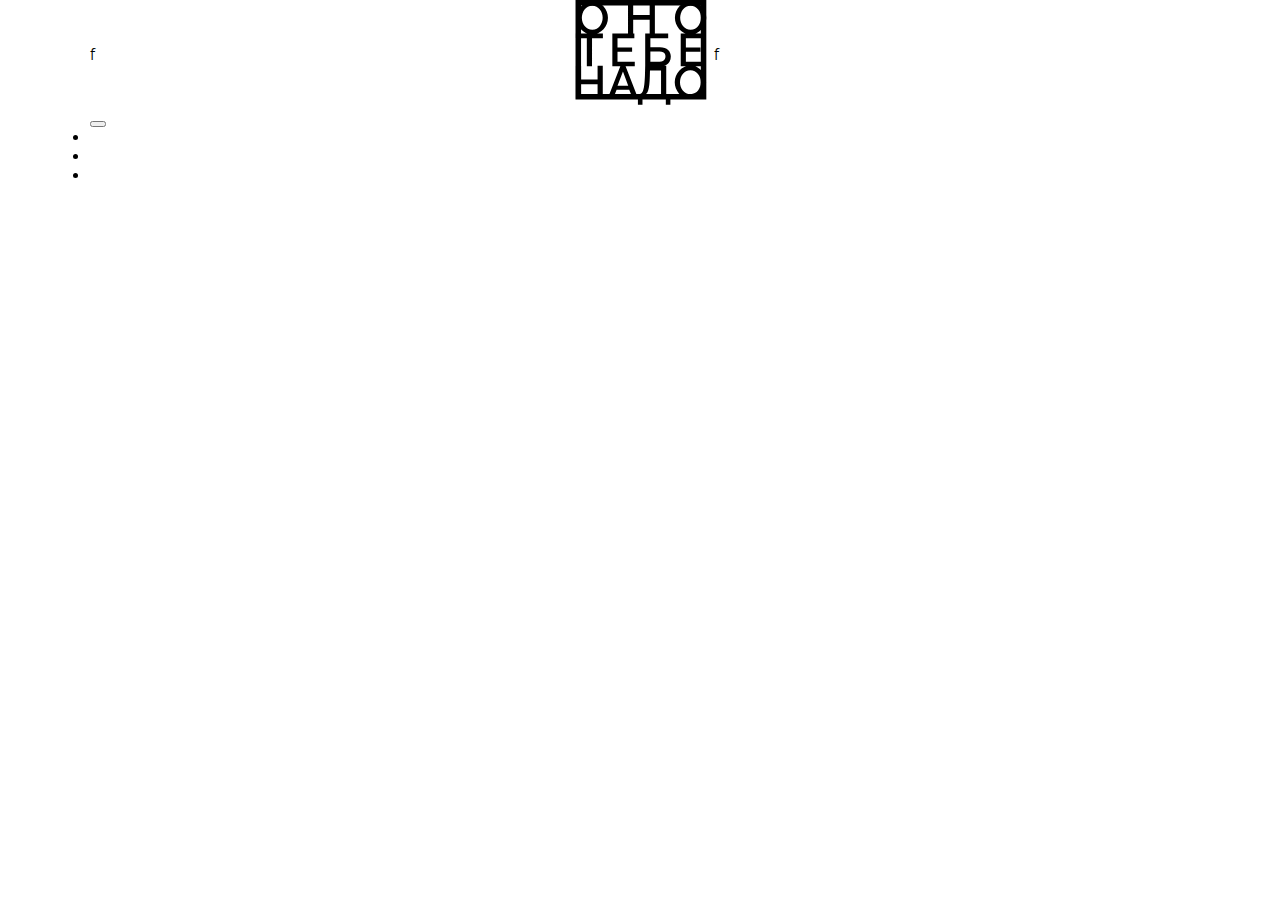
==== index.html @ 37bb8c80 "first_commit" ====
<!DOCTYPE html>
<html lang="ru">
  <head>
    <meta charset="UTF-8" />
    <meta http-equiv="X-UA-Compatible" content="IE=edge" />
    <meta name="viewport" content="width=device-width, initial-scale=1.0" />
    <title>Оно тебе надо — аукцион вещей, в которые никто не верил</title>
    <link rel="stylesheet" href="./fonts/fonts.css" />
    <link rel="stylesheet" href="./styles/global.css" />
    <link rel="stylesheet" href="./styles/style.css" />
  </head>
  <body>
    <header class="header">
      <nav>f</nav>
      <a class="logo-black">
        <img src="./images/logo-black.svg" class="logo-black-img">
      </a>
      <adress>f</adress>
    </header>
    <main>
      <section class="cover">
        <h1 class="hero"></h1>
        <div class="description">
          <p></p>
          <button></button>
        </div>
      </section>
      <section class="lots">
        <ul>
          <li>
            <a></a>
            <article></article>
          </li>
          <li>
            <a></a>
            <article></article>
          </li>
          <li>
            <a></a>
            <article></article>
          </li>
        </ul>
      </section>
      <section class="about">
        <div></div>
        <div>
          <h3></h3>
          <p></p>
        </div>
      </section>
    </main>
    <footer class="footer">
      <address></address>
      <nav></nav>
      <ul></ul>
    </footer>
  </body>
</html>
---- fonts/fonts.css ----
@font-face {
  font-family: Raleway;
  src:
    url(./Raleway-Regular.woff2) format('woff2'),
    url(./Raleway-Regular.woff) format('woff');
  font-weight: normal;
  font-display: swap;
}

@font-face {
  font-family: Raleway;
  src:
    url(./Raleway-Bold.woff2) format('woff2'),
    url(./Raleway-Bold.woff) format('woff');
  font-weight: bold;
  font-display: swap;
}
---- styles/global.css ----
*,
*::before,
*::after {
  box-sizing: border-box;
}

body {
  width: 1100px;
  margin: 0 auto;
  font-family: Raleway, sans-serif;
}

h1,
h2,
h3,
h4,
h5,
h6,
p,
ul,
ol,
li,
blockquote {
  margin: 0;
  padding: 0;
}

a {
  color: inherit;
}

img {
  width: 100%;
}

button {
  font: inherit;
}
---- styles/style.css ----
.header {
  display: grid;
  grid-template-columns: 1fr min-content 1fr;
  align-items: center;
}
.logo-black{
    display: block;
}
.logo-black-img{
    width: 148px;
    height: 105px;
}
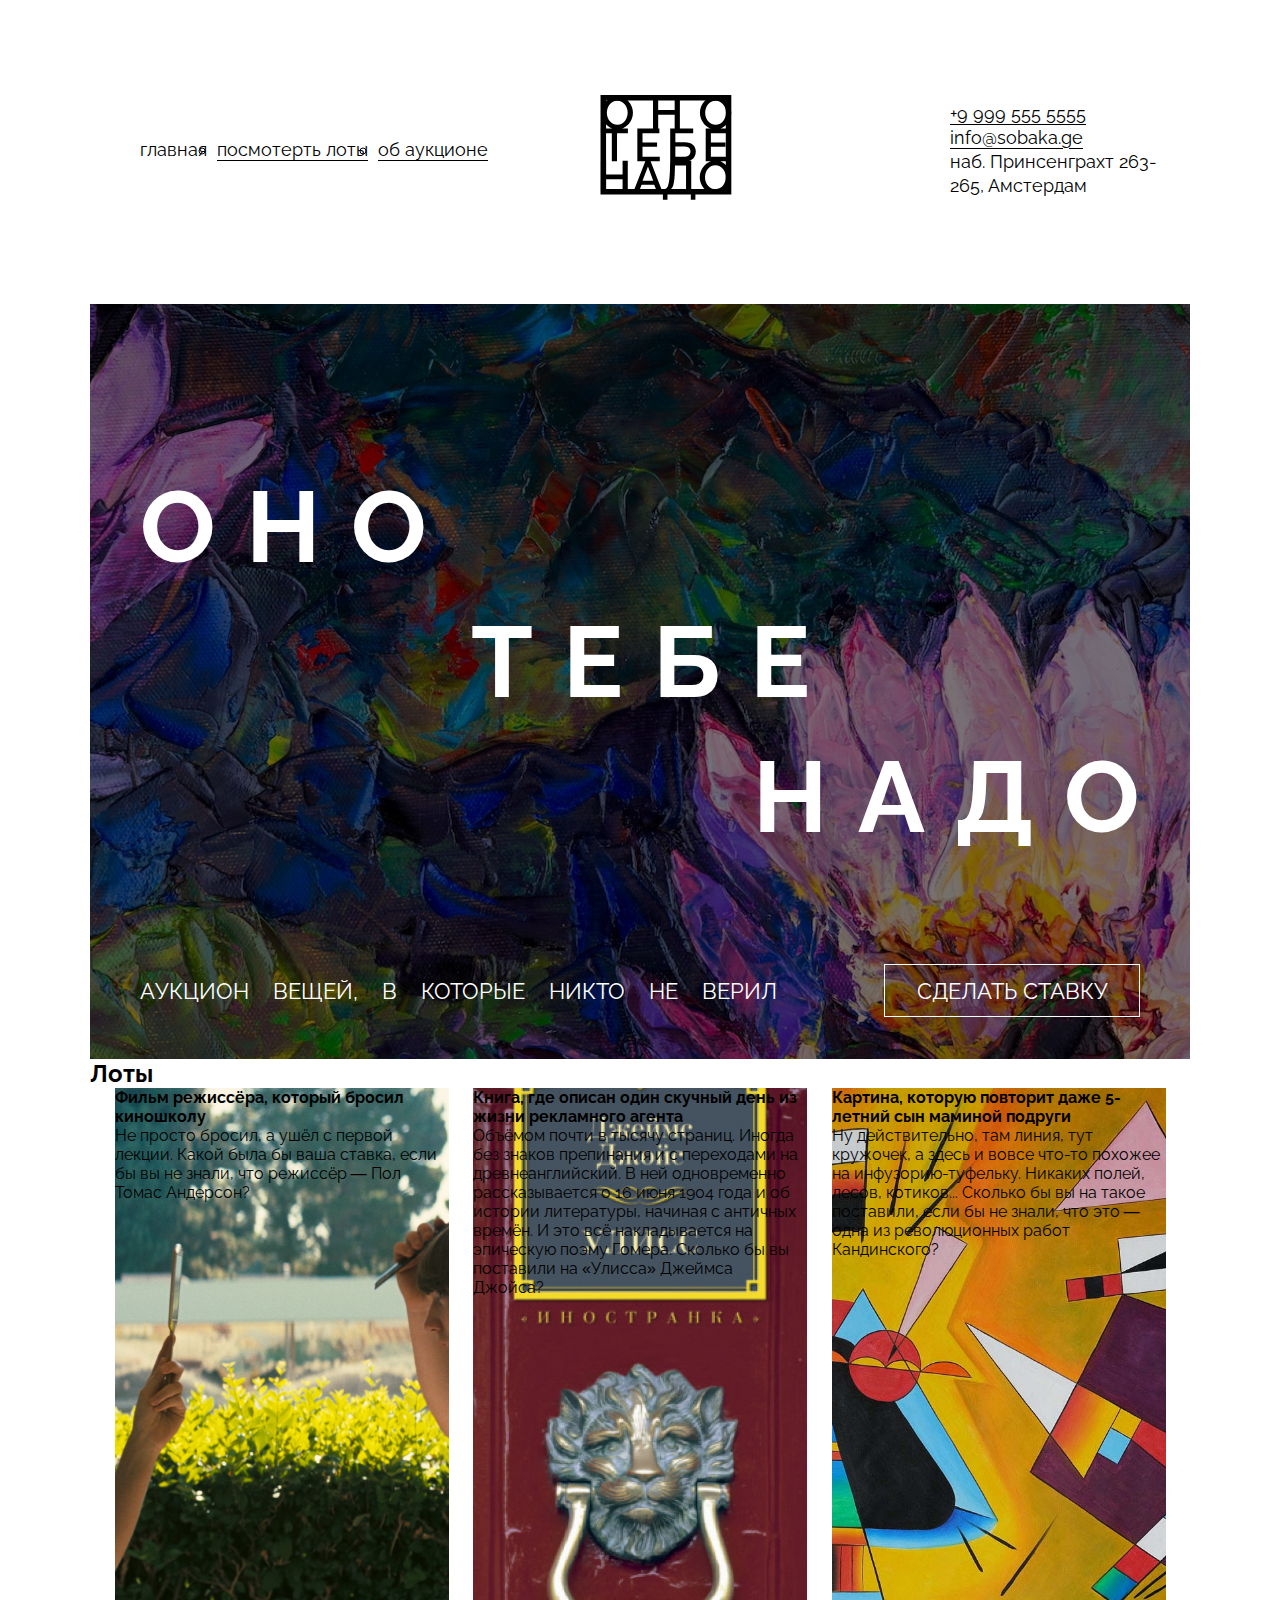
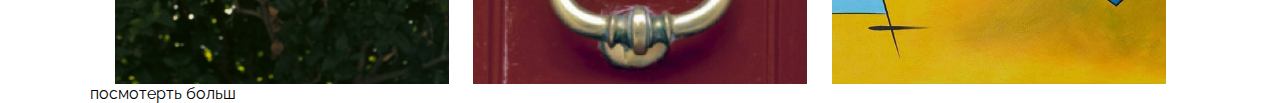
==== commit 6e5e9a85: "chek" ====
--- a/index.html
+++ b/index.html
@@ -11,35 +11,75 @@
   </head>
   <body>
     <header class="header">
-      <nav>f</nav>
-      <a class="logo-black">
-        <img src="./images/logo-black.svg" class="logo-black-img">
+      <nav class="header__menu">
+        <li class="header__links-list-item_no-bullit">
+          <a class="header__link">главная</a>
+        </li>
+        <li>
+          <a class="header__link_active underline-position">посмотерть лоты</a>
+        </li>
+        <li>
+          <a class="header__link_active underline-position">об аукционе</a>
+        </li>
+      </nav>
+      <a class="header__logo">
+        <img src="./images/logo-black.svg" class="header__logo-image" />
       </a>
-      <adress>f</adress>
+      <adress class="adress header__address">
+        <a href="tel:+99995555555" class="underline-position"
+          >+9 999 555 5555</a
+        >
+        <a href="mailto:info@sobaka.ge" class="underline-position"
+          >info@sobaka.ge</a
+        >
+        <br />наб. Принсенграхт 263-<br />
+        265, Амстердам
+      </adress>
     </header>
     <main>
       <section class="cover">
-        <h1 class="hero"></h1>
-        <div class="description">
-          <p></p>
-          <button></button>
+        <div class="overlay"></div>
+        <h1 class="cover__title">
+          <span class="aligned-text">оно</span>
+          <span class="aligned-text_center">тебе</span>
+          <span class="aligned-text_right">надо</span>
+        </h1>
+        <div class="cover__description">
+          <p class="cover__description-text">
+            Аукцион вещей, в которые никто не верил
+          </p>
+          <button class="bet-button">Сделать ставку</button>
         </div>
       </section>
       <section class="lots">
-        <ul>
-          <li>
-            <a></a>
-            <article></article>
+        <h2 class="lots__heading">Лоты</h2>
+        <ul class="lots__card-list">
+          <li class="lots__card-list-item">
+            <a class="card-link">
+              <article class="card card_type_film">
+                <h4>Фильм режиссёра, который бросил киношколу</h4>
+                <p>Не просто бросил, а ушёл с первой лекции. Какой была бы ваша ставка, если бы вы не знали, что режиссёр — Пол Томас Андерсон?</p>
+              </article>
+            </a>
           </li>
-          <li>
-            <a></a>
-            <article></article>
+          <li class="lots__card-list-item">
+            <a class="card-link">
+              <article class="card card_type_book">
+                <h4>Книга, где описан один скучный день из жизни рекламного агента</h4>
+                <p>Объёмом почти в тысячу страниц. Иногда без знаков препинания и с переходами на древнеанглийский. В ней одновременно рассказывается о 16 июня 1904 года и об истории литературы, начиная с античных времён. И это всё накладывается на эпическую поэму Гомера. Сколько бы вы поставили на «Улисса» Джеймса Джойса?</p>
+              </article>
+            </a>
           </li>
-          <li>
-            <a></a>
-            <article></article>
+          <li class="lots__card-list-item">
+            <a class="card-link">
+              <article class="card card_type_picture">
+                <h4>Картина, которую повторит даже 5-летний сын маминой подруги</h4>
+                <p>Ну действительно, там линия, тут кружочек, а здесь и вовсе что-то похожее на инфузорию-туфельку. Никаких полей, лесов, котиков... Сколько бы вы на такое поставили, если бы не знали, что это — одна из революционных работ Кандинского?</p>
+              </article>
+            </a>
           </li>
         </ul>
+        <a class="lots__look-more-link">посмотерть больш</a>
       </section>
       <section class="about">
         <div></div>
--- a/styles/style.css
+++ b/styles/style.css
@@ -2,12 +2,133 @@
   display: grid;
   grid-template-columns: 1fr min-content 1fr;
   align-items: center;
+  font-weight: 400;
+  font-size: 18px;
+  padding-top: 95px;
+  padding-left: 50px;
+  padding-bottom: 100px;
 }
-.logo-black{
-    display: block;
+.header__menu {
+  display: flex;
+  list-style: circle;
+  gap: 10px;
+  font-weight: 400;
+  font-size: 18px;
 }
-.logo-black-img{
-    width: 148px;
-    height: 105px;
+.header__links-list-item_no-bullit {
+  list-style: none;
 }
-
+.header__link_active {
+  text-decoration: underline;
+}
+.header__logo {
+  display: block;
+}
+.header__logo-image {
+  width: 148px;
+  height: 105px;
+}
+.adress {
+  font-weight: 400;
+  font-size: 18px;
+  line-height: 24px;
+}
+.header__address {
+  max-width: 240px;
+  justify-self: end;
+}
+.underline-position {
+  text-underline-position: under;
+}
+.cover {
+  background-image: url("../images/cover.jpg");
+  position: relative;
+  background-repeat: no-repeat;
+  background-size:cover;
+  background-position: center;
+}
+.overlay {
+  position: absolute;
+  background-color: rgb(0 0 0 / 0.5);
+  inset: 0;
+  z-index: 0;
+}
+.cover__title{
+  font-weight: 700;
+  position: relative;
+  color: #ffffff;
+  font-size: 100px;
+  line-height: 135px;
+  letter-spacing: 30px;
+  text-transform: uppercase;
+  z-index: 1;
+  padding-top: 155px;
+}
+.aligned-text {
+  padding-left: 50px;
+}
+.aligned-text_center {
+  padding-left: 380.5px;
+}
+.aligned-text_right {
+  padding-left: 663px;
+}
+.cover__description{
+  display: flex;
+  z-index: 1;
+  padding-left: 50px;
+  padding-top: 100px;
+  padding-bottom: 42px;
+  align-items: center;
+  gap: 107px;
+}
+.cover__description-text {
+  font-weight: 400;
+  font-size: 22px;
+  line-height: 28px;
+  text-transform: uppercase;
+  color:#ffffff;
+  z-index: 1;
+  word-spacing: 18px;
+}
+.bet-button{
+font-weight: 500;
+font-size: 22px;
+line-height: 28px;
+text-align: center;
+text-transform: uppercase;
+background-color: transparent;
+color: #ffffff;
+z-index: 1;
+padding: 11.5px 31.5px;
+border-color: #ffffff;
+border-style: solid;
+border-width: 1px;
+}
+.lots__card-list{
+  display:flex;
+  list-style: none;
+  justify-content: space-evenly;
+}
+.lots__card-list-item{
+  width: 334px;
+  min-height: 596px;
+}
+.card-link, .card{
+height: 100%;
+}
+.card_type_film{
+  background-image: url(../images/card-lot-01.jpg);
+  background-size: cover;
+  background-position: center;
+}
+.card_type_book{
+  background-image: url(../images/card-lot-02.jpg);
+  background-size: cover;
+  background-position: center;
+}
+.card_type_picture{
+  background-image: url(../images/card-lot-03.jpg);
+  background-size: cover;
+  background-position: center;
+}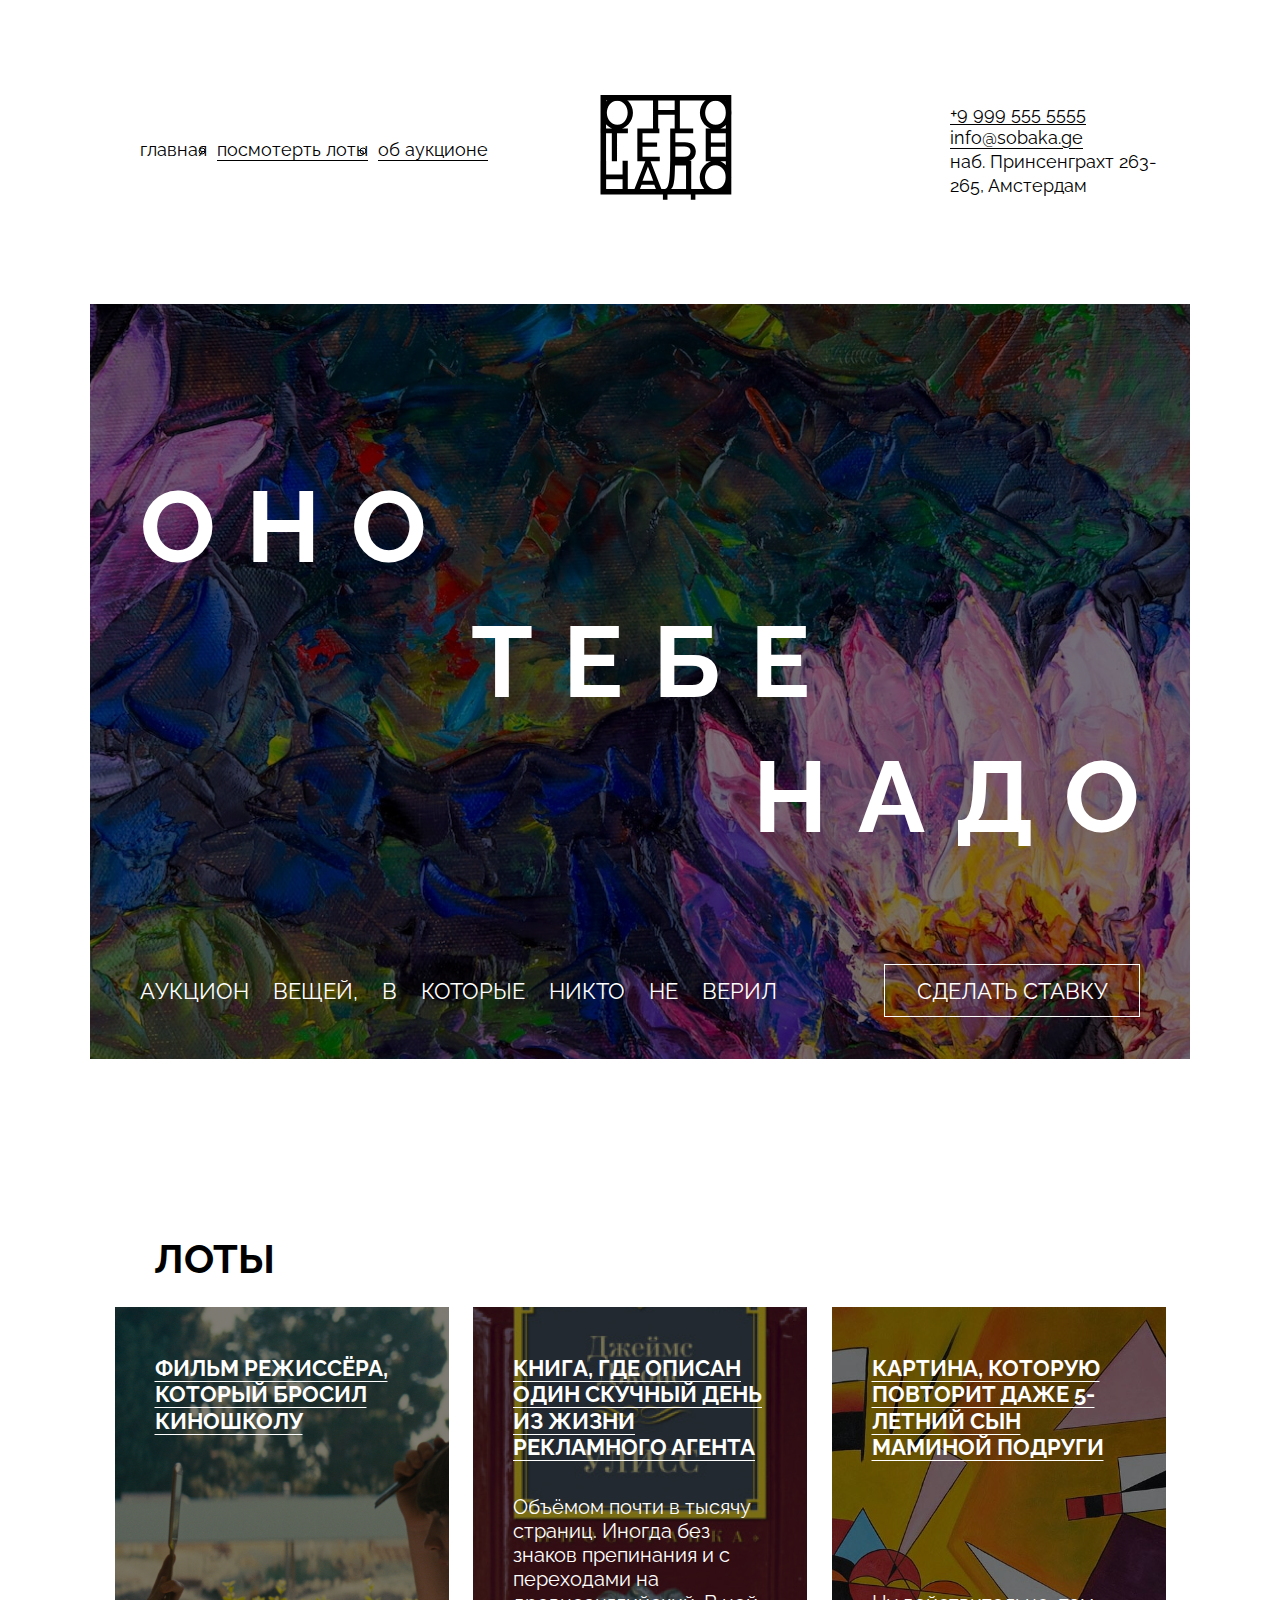
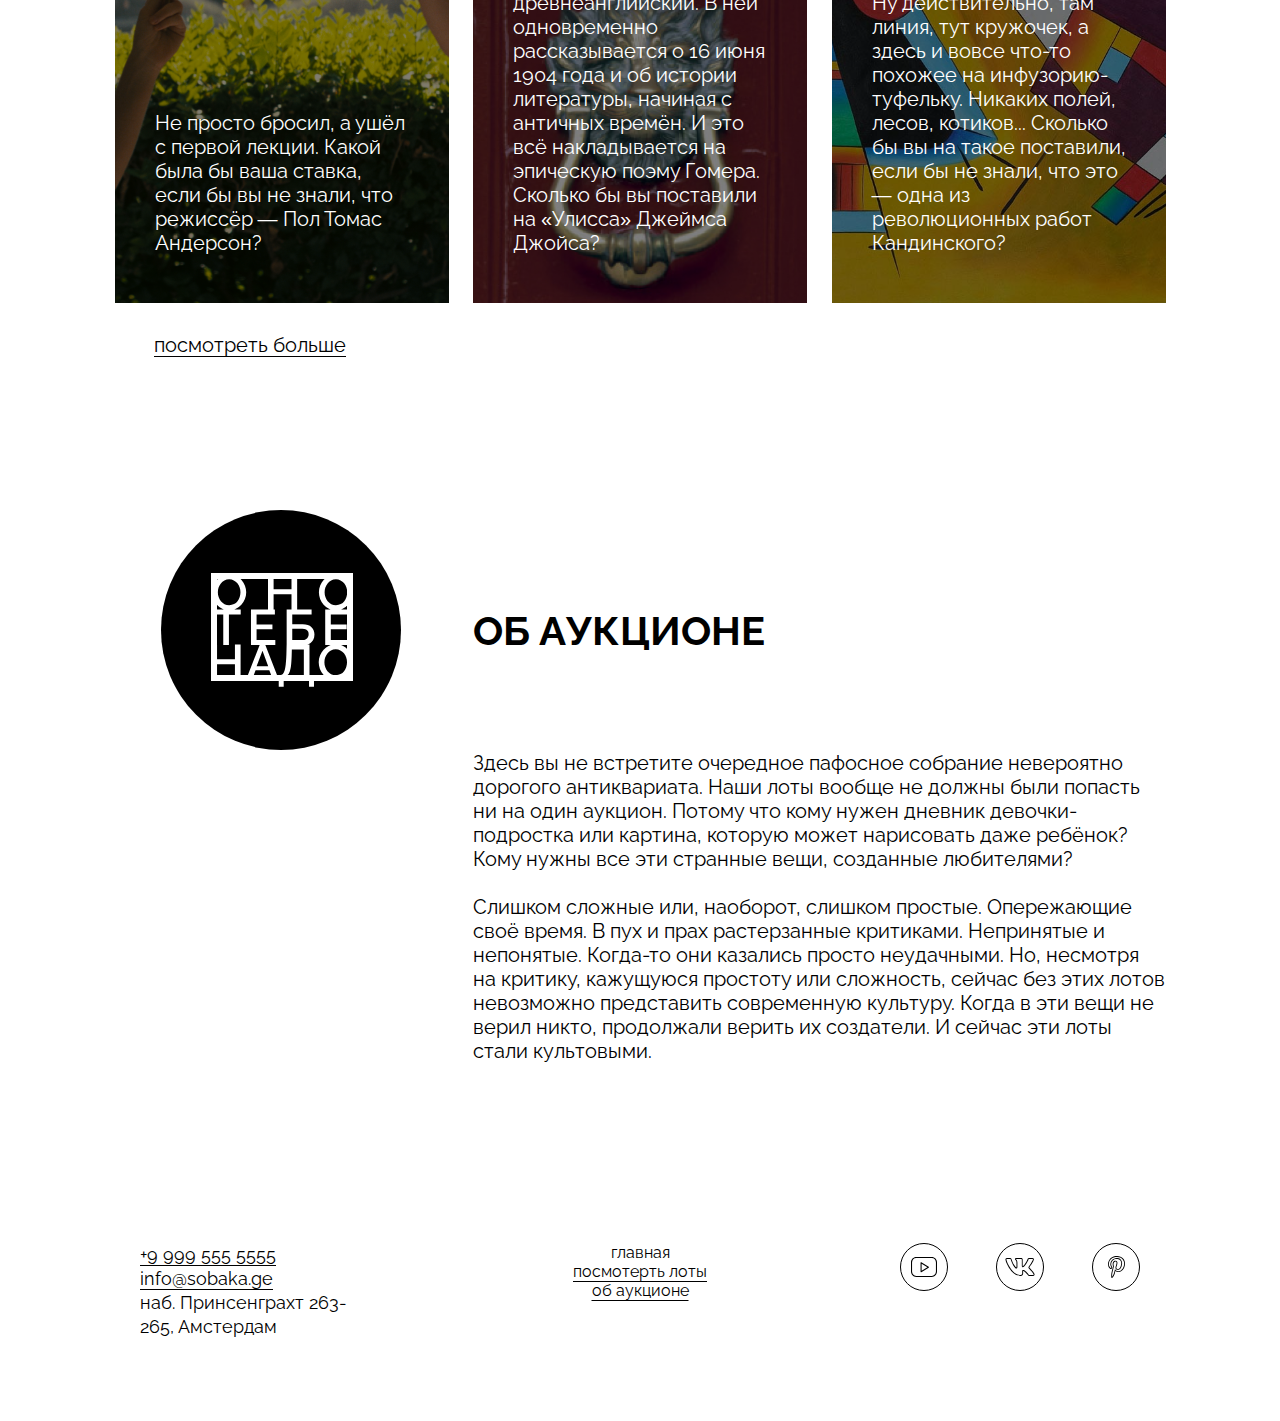
==== commit 0ea43fd2: "final" ====
--- a/index.html
+++ b/index.html
@@ -13,13 +13,17 @@
     <header class="header">
       <nav class="header__menu">
         <li class="header__links-list-item_no-bullit">
-          <a class="header__link">главная</a>
+          <a class="header__link" href="#0">главная</a>
         </li>
         <li>
-          <a class="header__link_active underline-position">посмотерть лоты</a>
+          <a class="header__link_active underline-position" href="#0"
+            >посмотерть лоты</a
+          >
         </li>
         <li>
-          <a class="header__link_active underline-position">об аукционе</a>
+          <a class="header__link_active underline-position" href="#0"
+            >об аукционе</a
+          >
         </li>
       </nav>
       <a class="header__logo">
@@ -55,44 +59,131 @@
         <h2 class="lots__heading">Лоты</h2>
         <ul class="lots__card-list">
           <li class="lots__card-list-item">
-            <a class="card-link">
+            <a class="card-link" href="#0">
               <article class="card card_type_film">
-                <h4>Фильм режиссёра, который бросил киношколу</h4>
-                <p>Не просто бросил, а ушёл с первой лекции. Какой была бы ваша ставка, если бы вы не знали, что режиссёр — Пол Томас Андерсон?</p>
+                <div class="overlay"></div>
+                <h4 class="card__title">
+                  Фильм режиссёра, который бросил киношколу
+                </h4>
+                <p class="card__text">
+                  Не просто бросил, а ушёл с первой лекции. Какой была бы ваша
+                  ставка, если бы вы не знали, что режиссёр — Пол Томас
+                  Андерсон?
+                </p>
               </article>
             </a>
           </li>
           <li class="lots__card-list-item">
-            <a class="card-link">
+            <a class="card-link" href="#0">
               <article class="card card_type_book">
-                <h4>Книга, где описан один скучный день из жизни рекламного агента</h4>
-                <p>Объёмом почти в тысячу страниц. Иногда без знаков препинания и с переходами на древнеанглийский. В ней одновременно рассказывается о 16 июня 1904 года и об истории литературы, начиная с античных времён. И это всё накладывается на эпическую поэму Гомера. Сколько бы вы поставили на «Улисса» Джеймса Джойса?</p>
+                <div class="overlay"></div>
+                <h4 class="card__title">
+                  Книга, где описан один скучный день из жизни рекламного агента
+                </h4>
+                <p class="card__text">
+                  Объёмом почти в тысячу страниц. Иногда без знаков препинания и
+                  с переходами на древнеанглийский. В ней одновременно
+                  рассказывается о 16 июня 1904 года и об истории литературы,
+                  начиная с античных времён. И это всё накладывается на
+                  эпическую поэму Гомера. Сколько бы вы поставили на «Улисса»
+                  Джеймса Джойса?
+                </p>
               </article>
             </a>
           </li>
           <li class="lots__card-list-item">
-            <a class="card-link">
+            <a class="card-link" href="#0">
               <article class="card card_type_picture">
-                <h4>Картина, которую повторит даже 5-летний сын маминой подруги</h4>
-                <p>Ну действительно, там линия, тут кружочек, а здесь и вовсе что-то похожее на инфузорию-туфельку. Никаких полей, лесов, котиков... Сколько бы вы на такое поставили, если бы не знали, что это — одна из революционных работ Кандинского?</p>
+                <div class="overlay"></div>
+                <h4 class="card__title">
+                  Картина, которую повторит даже 5-летний сын маминой подруги
+                </h4>
+                <p class="card__text">
+                  Ну действительно, там линия, тут кружочек, а здесь и вовсе
+                  что-то похожее на инфузорию-туфельку. Никаких полей, лесов,
+                  котиков... Сколько бы вы на такое поставили, если бы не знали,
+                  что это — одна из революционных работ Кандинского?
+                </p>
               </article>
             </a>
           </li>
         </ul>
-        <a class="lots__look-more-link">посмотерть больш</a>
+        <a class="lots__look-more-link" href="#0">посмотреть больше</a>
       </section>
       <section class="about">
-        <div></div>
-        <div>
-          <h3></h3>
-          <p></p>
+        <div class="about__column">
+          <div class="about__logo">
+            <img class="about__logo-image" src="./images/logo-white.svg" />
+          </div>
+        </div>
+        <div class="about__column">
+          <h3 class="about__title">Об аукционе</h3>
+          <div class="about__text">
+            <p class="about__first-paragraph">
+              Здесь вы не встретите очередное пафосное собрание невероятно<br />
+              дорогого антиквариата. Наши лоты вообще не должны были попасть<br />
+              ни на один аукцион. Потому что кому нужен дневник девочки-<br />подростка
+              или картина, которую может нарисовать даже ребёнок?<br />
+              Кому нужны все эти странные вещи, созданные любителями?
+            </p>
+            <p>
+              Слишком сложные или, наоборот, слишком простые. Опережающие<br />
+              своё время. В пух и прах растерзанные критиками. Непринятые и<br />
+              непонятые. Когда-то они казались просто неудачными. Но,
+              несмотря<br />
+              на критику, кажущуюся простоту или сложность, сейчас без этих
+              лотов<br />невозможно представить современную культуру. Когда в
+              эти вещи не <br />верил никто, продолжали верить их создатели. И
+              сейчас эти лоты <br />стали культовыми.
+            </p>
+          </div>
         </div>
       </section>
     </main>
     <footer class="footer">
-      <address></address>
-      <nav></nav>
-      <ul></ul>
+      <adress class="adress footer__address">
+        <a href="tel:+99995555555" class="underline-position"
+          >+9 999 555 5555</a
+        >
+        <a href="mailto:info@sobaka.ge" class="underline-position"
+          >info@sobaka.ge</a
+        >
+        <br />наб. Принсенграхт 263-265, Амстердам
+      </adress>
+      <nav class="footer__menu">
+        <li class="footer__menu-list-item">
+          <a class="footer__menu-link" href="#0">главная</a>
+        </li>
+        <li class="footer__menu-list-item">
+          <a class="footer__menu-link_active underline-position" href="#0"
+            >посмотерть лоты
+          </a>
+        </li>
+        <li class="footer__menu-list-item">
+          <a class="footer__menu-link_active underline-position" href="#0"
+            >об аукционе
+          </a>
+        </li>
+      </nav>
+      <ul class="footer__social-list">
+        <li class="footer__social-list-item">
+          <a class="footer__social-link yt" href="#0">
+            <div class="footer__social-icon"><img src="./images/yt.svg" /></div>
+          </a>
+        </li>
+        <li class="footer__social-list-item">
+          <a class="footer__social-link vk" href="#0">
+            <div class="footer__social-icon"><img src="images/vk.svg" /></div
+          ></a>
+        </li>
+        <li class="footer__social-list-item">
+          <a class="footer__social-link pin" href="#0">
+            <div class="footer__social-icon">
+              <img src="./images/pinterest.svg" />
+            </div>
+          </a>
+        </li>
+      </ul>
     </footer>
   </body>
 </html>
--- a/styles/style.css
+++ b/styles/style.css
@@ -44,7 +44,7 @@
   background-image: url("../images/cover.jpg");
   position: relative;
   background-repeat: no-repeat;
-  background-size:cover;
+  background-size: cover;
   background-position: center;
 }
 .overlay {
@@ -53,7 +53,7 @@
   inset: 0;
   z-index: 0;
 }
-.cover__title{
+.cover__title {
   font-weight: 700;
   position: relative;
   color: #ffffff;
@@ -73,7 +73,7 @@
 .aligned-text_right {
   padding-left: 663px;
 }
-.cover__description{
+.cover__description {
   display: flex;
   z-index: 1;
   padding-left: 50px;
@@ -87,48 +87,179 @@
   font-size: 22px;
   line-height: 28px;
   text-transform: uppercase;
-  color:#ffffff;
+  color: #ffffff;
   z-index: 1;
   word-spacing: 18px;
 }
-.bet-button{
-font-weight: 500;
-font-size: 22px;
-line-height: 28px;
-text-align: center;
-text-transform: uppercase;
-background-color: transparent;
-color: #ffffff;
-z-index: 1;
-padding: 11.5px 31.5px;
-border-color: #ffffff;
-border-style: solid;
-border-width: 1px;
-}
-.lots__card-list{
-  display:flex;
+.bet-button {
+  font-weight: 500;
+  font-size: 22px;
+  line-height: 28px;
+  text-align: center;
+  text-transform: uppercase;
+  background-color: transparent;
+  color: #ffffff;
+  z-index: 1;
+  padding: 11.5px 31.5px;
+  border-color: #ffffff;
+  border-style: solid;
+  border-width: 1px;
+}
+.lots {
+  padding-top: 180px;
+}
+.lots__heading {
+  font-weight: 700;
+  font-size: 40px;
+  line-height: 100%;
+  text-transform: uppercase;
+  padding-left: 64px;
+  padding-bottom: 3px;
+}
+.lots__card-list {
+  display: flex;
   list-style: none;
   justify-content: space-evenly;
-}
-.lots__card-list-item{
+  flex-wrap: wrap;
+}
+.lots__card-list-item {
   width: 334px;
   min-height: 596px;
-}
-.card-link, .card{
-height: 100%;
-}
-.card_type_film{
+  margin-top: 25px;
+}
+.card-link,
+.card {
+  height: 100%;
+}
+.card-link,
+.header__link {
+  text-decoration: none;
+}
+.card {
+  display: flex;
+  flex-direction: column;
+  justify-content: space-between;
+  padding: 48px 40px;
+  position: relative;
+}
+.card_type_film {
   background-image: url(../images/card-lot-01.jpg);
   background-size: cover;
   background-position: center;
 }
-.card_type_book{
+.card_type_book {
   background-image: url(../images/card-lot-02.jpg);
   background-size: cover;
   background-position: center;
 }
-.card_type_picture{
+.card_type_picture {
   background-image: url(../images/card-lot-03.jpg);
   background-size: cover;
   background-position: center;
-}+}
+.card__title,
+.card__text {
+  z-index: 1;
+}
+.card__title {
+  font-weight: 700;
+  font-size: 22px;
+  line-height: 120%;
+  text-transform: uppercase;
+  text-decoration: underline;
+  text-decoration-style: solid;
+  color: #ffffff;
+  text-underline-position: under;
+  text-decoration-thickness: 1px;
+}
+.card__text {
+  font-weight: 400;
+  font-size: 20px;
+  line-height: 120%;
+  letter-spacing: 0%;
+  color: #ffffff;
+}
+.lots__look-more-link {
+  font-family: Raleway;
+  font-weight: 400;
+  font-size: 20px;
+  line-height: 100%;
+  letter-spacing: 0%;
+  display: block;
+  padding-top: 32px;
+  padding-left: 64px;
+  padding-bottom: 120px;
+  text-decoration-thickness: 1px;
+  text-underline-position: under;
+}
+.about {
+  display: grid;
+  grid-template-columns: 334px 1fr;
+  padding-left: 24px;
+  column-gap: 25px;
+}
+.about__logo {
+  background-color: black;
+  height: 240px;
+  width: 240px;
+  border-radius: 120px;
+  display: flex;
+  justify-content: center;
+  align-items: center;
+  justify-self: center;
+  margin-top: 35px;
+}
+.about__logo-image {
+  width: 148px;
+  height: 114px;
+}
+.about__title {
+  font-weight: 700;
+  font-size: 40px;
+  line-height: 100%;
+  letter-spacing: 0%;
+  text-transform: uppercase;
+  margin-top: 136px;
+  padding-bottom: 100px;
+}
+.about__text {
+  font-weight: 400;
+  font-size: 20px;
+  line-height: 24px;
+  letter-spacing: 0%;
+}
+.about__first-paragraph {
+  padding-bottom: 24px;
+}
+.footer {
+  display: grid;
+  grid-template-columns: auto auto auto;
+  justify-content: space-between;
+  margin-top: 180px;
+  margin-right: 50px;
+  margin-left: 50px;
+  margin-bottom: 82px;
+}
+.footer__address {
+  max-width: 240px;
+  justify-self: start;
+}
+.footer__menu-list-item {
+  list-style: none;
+  justify-self: center;
+  text-underline-position: auto;
+}
+.footer__menu-link {
+  text-decoration: none;
+}
+.footer__social-list-item {
+  list-style: none;
+}
+.footer__social-list {
+  display: flex;
+  gap: 48px;
+}
+.footer__social-icon {
+  width: 48px;
+  height: 48px;
+}
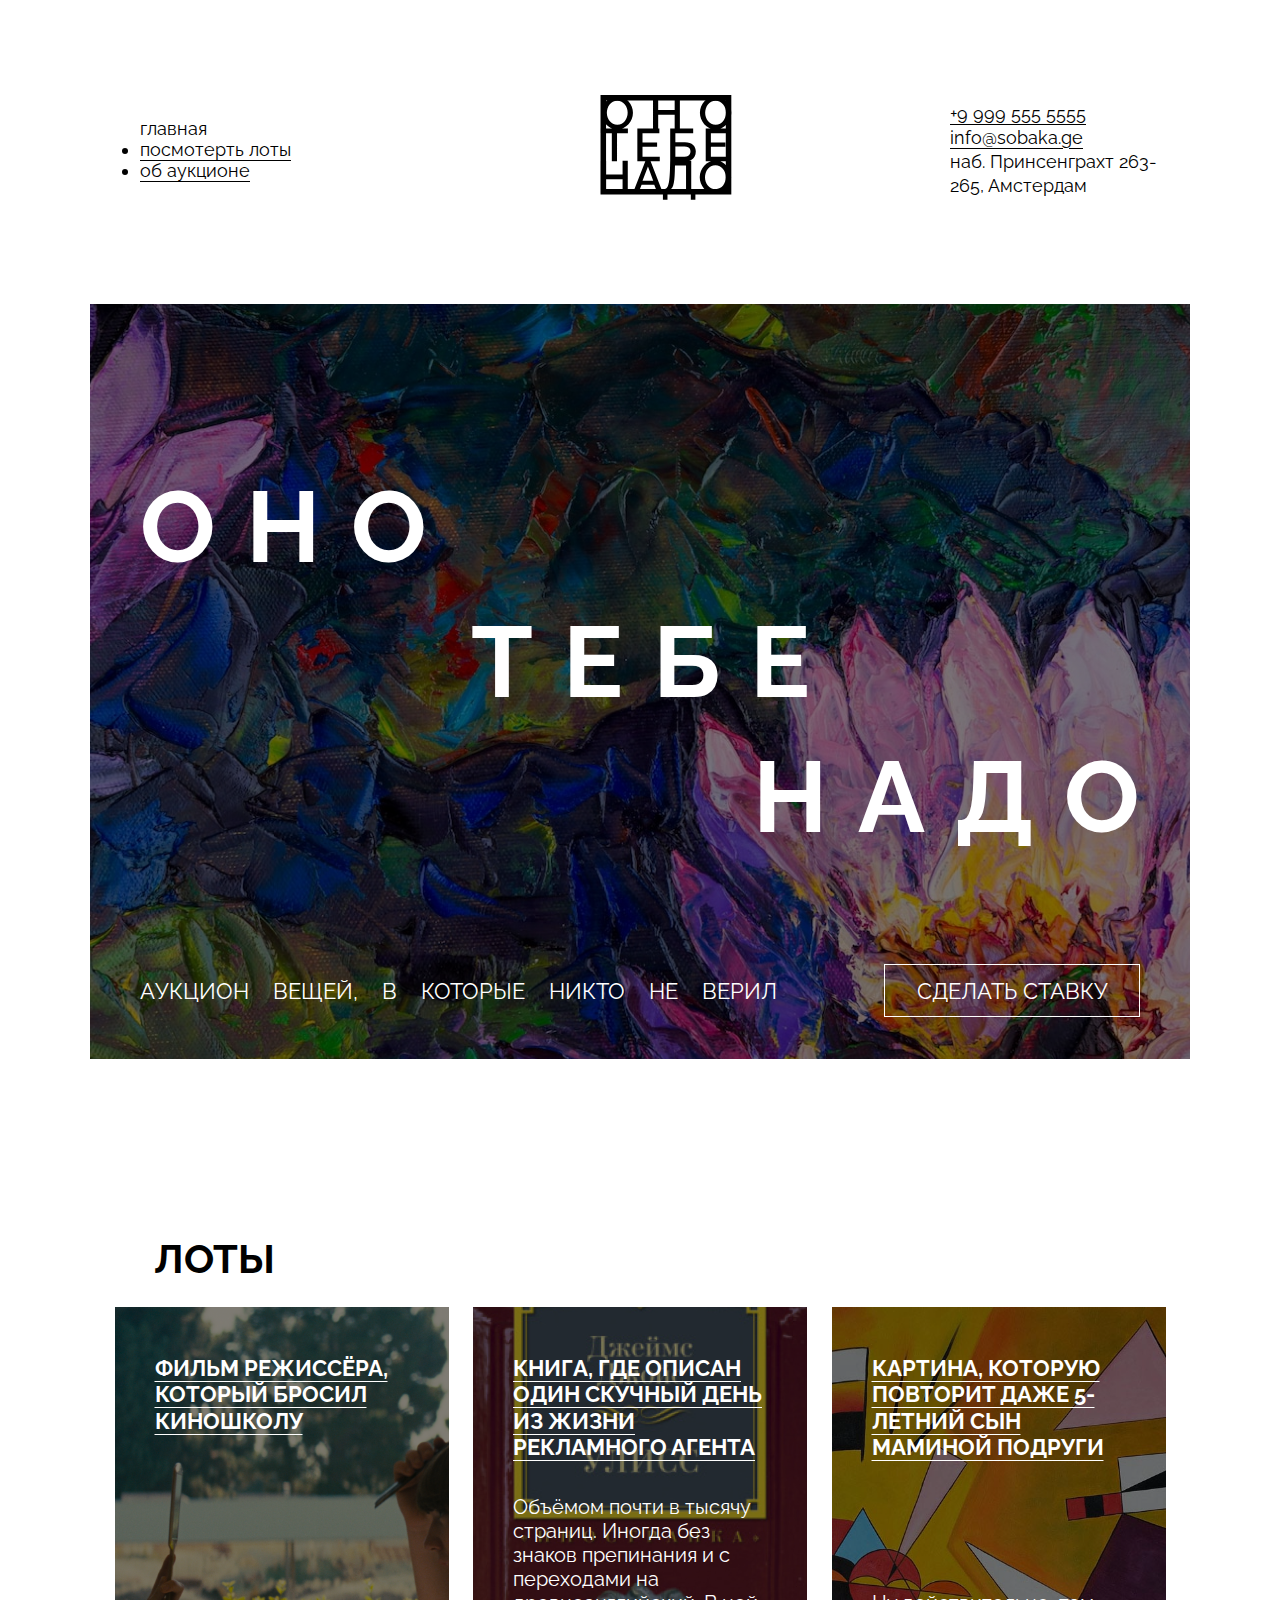
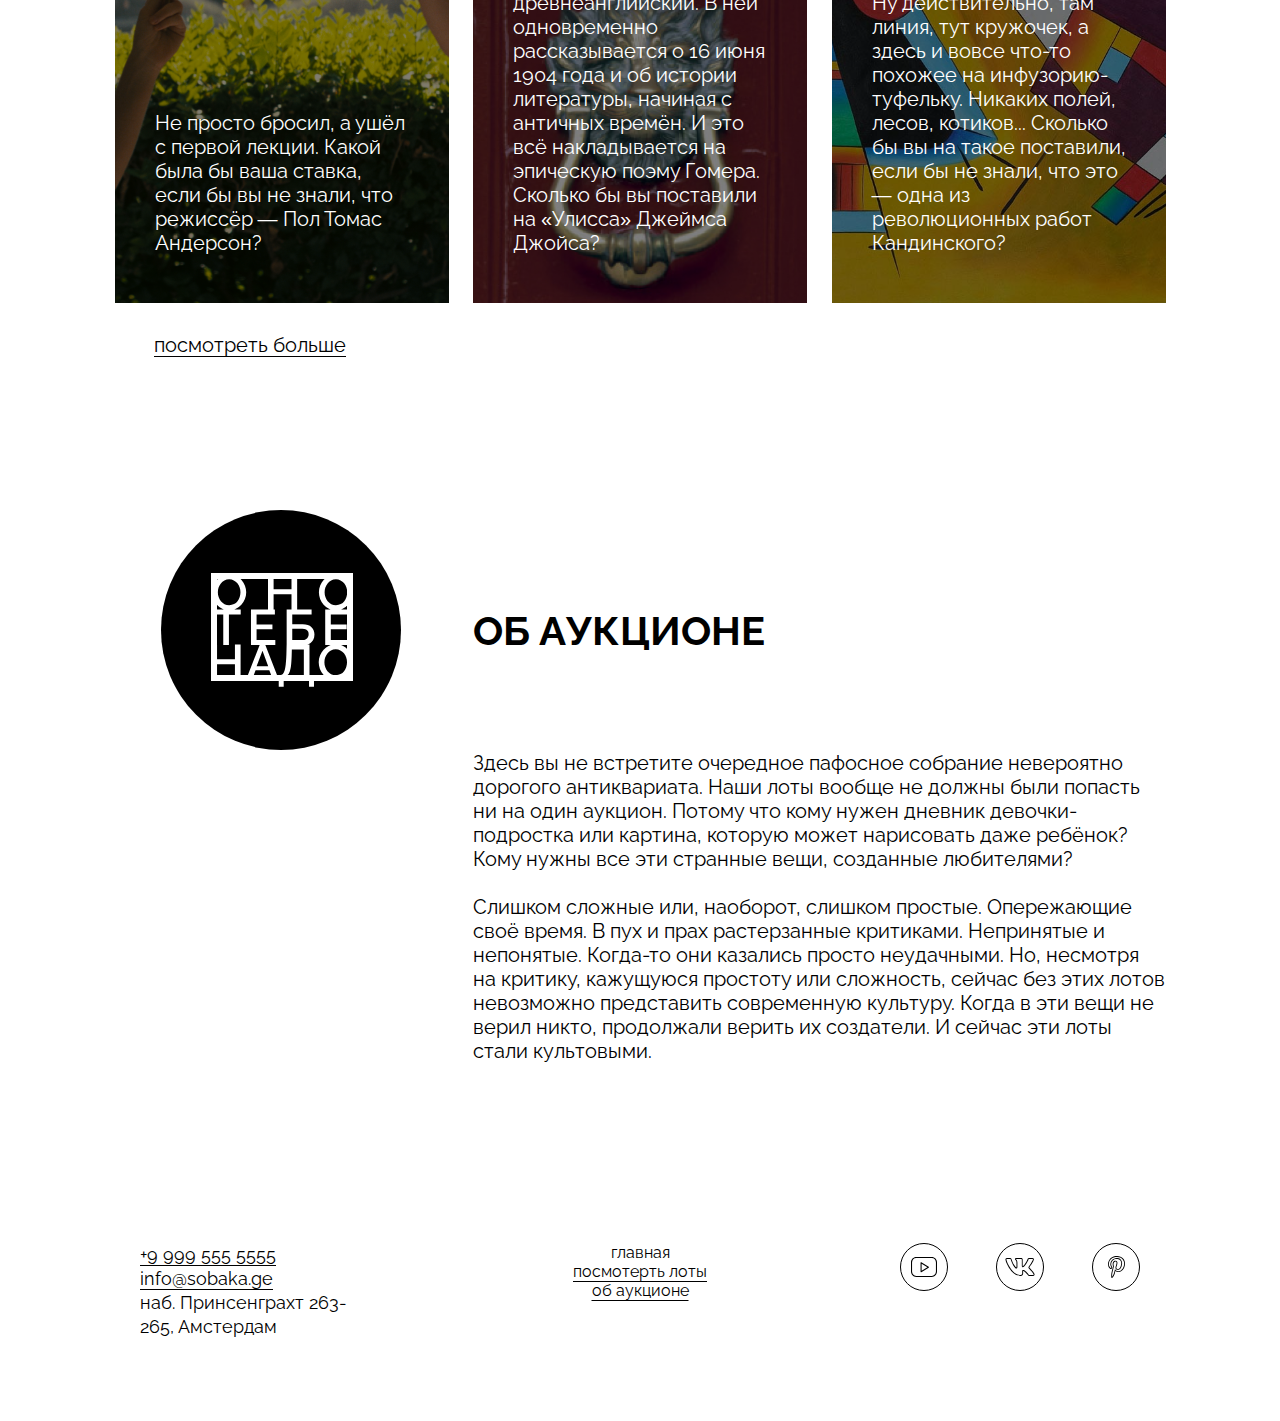
==== commit 698c75eb: "final" ====
--- a/index.html
+++ b/index.html
@@ -12,22 +12,28 @@
   <body>
     <header class="header">
       <nav class="header__menu">
-        <li class="header__links-list-item_no-bullit">
-          <a class="header__link" href="#0">главная</a>
-        </li>
-        <li>
-          <a class="header__link_active underline-position" href="#0"
-            >посмотерть лоты</a
-          >
-        </li>
-        <li>
-          <a class="header__link_active underline-position" href="#0"
-            >об аукционе</a
-          >
-        </li>
+        <ul>
+          <li class="header__links-list-item_no-bullit">
+            <a class="header__link" href="#0">главная</a>
+          </li>
+          <li>
+            <a class="header__link_active underline-position" href="#0"
+              >посмотерть лоты</a
+            >
+          </li>
+          <li>
+            <a class="header__link_active underline-position" href="#0"
+              >об аукционе</a
+            >
+          </li>
+        </ul>
       </nav>
       <a class="header__logo">
-        <img src="./images/logo-black.svg" class="header__logo-image" />
+        <img
+          src="./images/logo-black.svg"
+          class="header__logo-image"
+          alt="logo-image"
+        />
       </a>
       <adress class="adress header__address">
         <a href="tel:+99995555555" class="underline-position"
@@ -113,7 +119,11 @@
       <section class="about">
         <div class="about__column">
           <div class="about__logo">
-            <img class="about__logo-image" src="./images/logo-white.svg" />
+            <img
+              class="about__logo-image"
+              src="./images/logo-white.svg"
+              alt="logo-image"
+            />
           </div>
         </div>
         <div class="about__column">
@@ -151,35 +161,40 @@
         <br />наб. Принсенграхт 263-265, Амстердам
       </adress>
       <nav class="footer__menu">
-        <li class="footer__menu-list-item">
-          <a class="footer__menu-link" href="#0">главная</a>
-        </li>
-        <li class="footer__menu-list-item">
-          <a class="footer__menu-link_active underline-position" href="#0"
-            >посмотерть лоты
-          </a>
-        </li>
-        <li class="footer__menu-list-item">
-          <a class="footer__menu-link_active underline-position" href="#0"
-            >об аукционе
-          </a>
-        </li>
+        <ul>
+          <li class="footer__menu-list-item">
+            <a class="footer__menu-link" href="#0">главная</a>
+          </li>
+          <li class="footer__menu-list-item">
+            <a class="footer__menu-link_active underline-position" href="#0"
+              >посмотерть лоты
+            </a>
+          </li>
+          <li class="footer__menu-list-item">
+            <a class="footer__menu-link_active underline-position" href="#0"
+              >об аукционе
+            </a>
+          </li>
+        </ul>
       </nav>
       <ul class="footer__social-list">
         <li class="footer__social-list-item">
           <a class="footer__social-link yt" href="#0">
-            <div class="footer__social-icon"><img src="./images/yt.svg" /></div>
+            <div class="footer__social-icon">
+              <img src="./images/yt.svg" alt="youtube-logo" />
+            </div>
           </a>
         </li>
         <li class="footer__social-list-item">
           <a class="footer__social-link vk" href="#0">
-            <div class="footer__social-icon"><img src="images/vk.svg" /></div
+            <div class="footer__social-icon">
+              <img src="images/vk.svg" alt="vk-logo" /></div
           ></a>
         </li>
         <li class="footer__social-list-item">
           <a class="footer__social-link pin" href="#0">
             <div class="footer__social-icon">
-              <img src="./images/pinterest.svg" />
+              <img src="./images/pinterest.svg" alt="pinterest-logo" />
             </div>
           </a>
         </li>
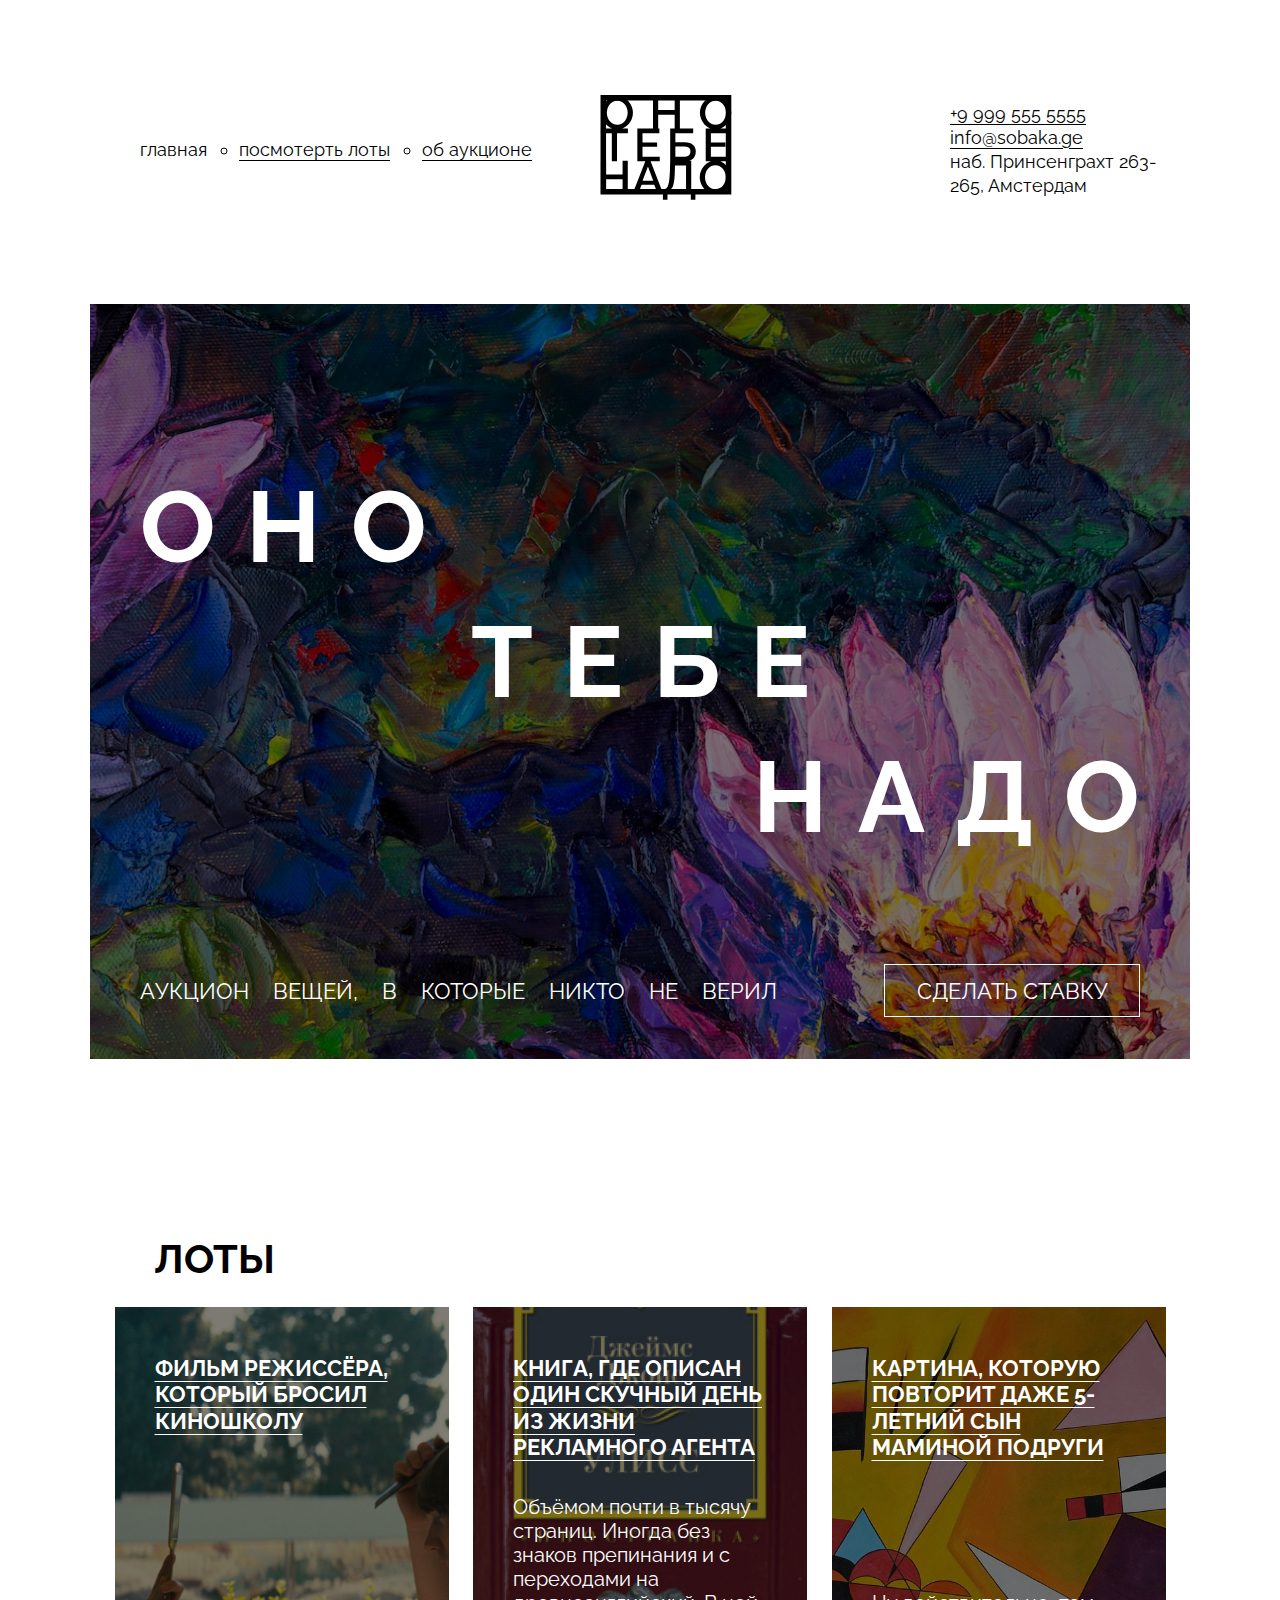
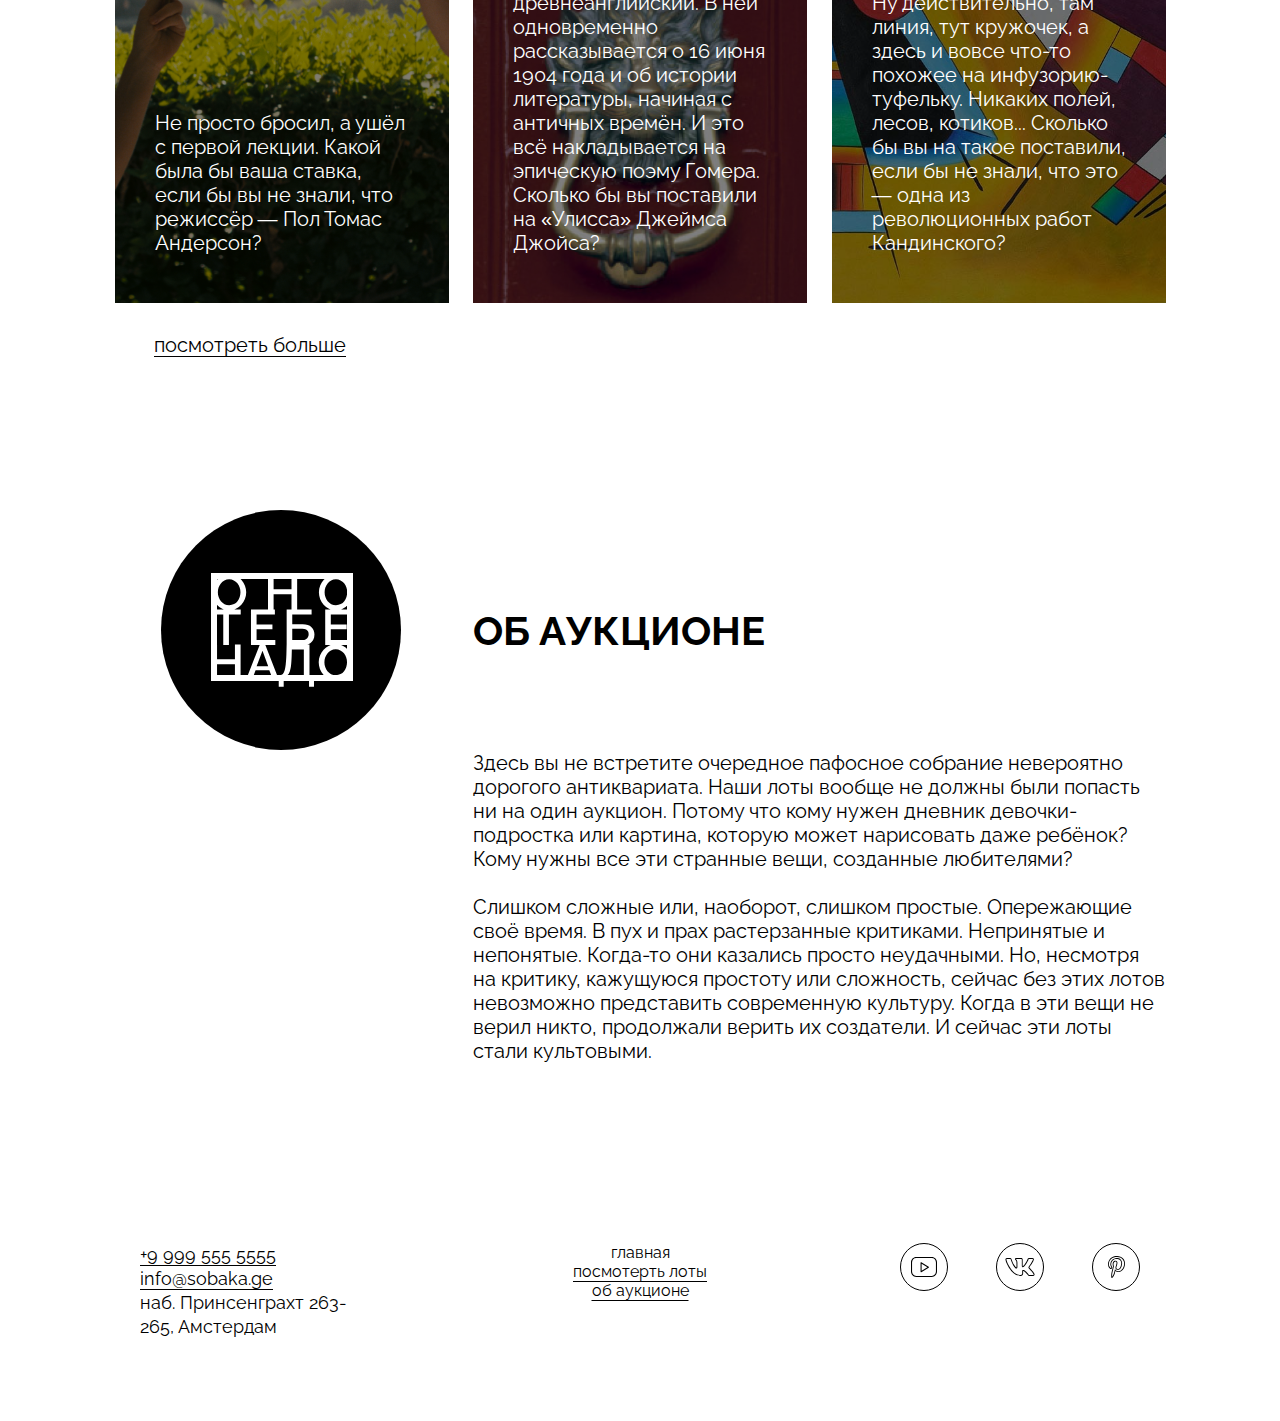
==== commit 58cbfb86: "final" ====
--- a/index.html
+++ b/index.html
@@ -12,7 +12,7 @@
   <body>
     <header class="header">
       <nav class="header__menu">
-        <ul>
+        <ul class="header__menu-list">
           <li class="header__links-list-item_no-bullit">
             <a class="header__link" href="#0">главная</a>
           </li>
@@ -22,7 +22,9 @@
             >
           </li>
           <li>
-            <a class="header__link_active underline-position" href="#0"
+            <a
+              class="header__link_active underline-position last-child"
+              href="#0"
               >об аукционе</a
             >
           </li>
@@ -35,16 +37,18 @@
           alt="logo-image"
         />
       </a>
-      <adress class="adress header__address">
-        <a href="tel:+99995555555" class="underline-position"
-          >+9 999 555 5555</a
-        >
-        <a href="mailto:info@sobaka.ge" class="underline-position"
-          >info@sobaka.ge</a
-        >
-        <br />наб. Принсенграхт 263-<br />
-        265, Амстердам
-      </adress>
+      <div class="adress header__address">
+        <adress class="adress header__address">
+          <a href="tel:+99995555555" class="underline-position"
+            >+9 999 555 5555</a
+          >
+          <a href="mailto:info@sobaka.ge" class="underline-position"
+            >info@sobaka.ge</a
+          >
+          <br />наб. Принсенграхт 263-<br />
+          265, Амстердам
+        </adress>
+      </div>
     </header>
     <main>
       <section class="cover">
@@ -151,15 +155,17 @@
       </section>
     </main>
     <footer class="footer">
-      <adress class="adress footer__address">
-        <a href="tel:+99995555555" class="underline-position"
-          >+9 999 555 5555</a
-        >
-        <a href="mailto:info@sobaka.ge" class="underline-position"
-          >info@sobaka.ge</a
-        >
-        <br />наб. Принсенграхт 263-265, Амстердам
-      </adress>
+      <div class="adress footer__address">
+        <adress class="adress footer__address">
+          <a href="tel:+99995555555" class="underline-position"
+            >+9 999 555 5555</a
+          >
+          <a href="mailto:info@sobaka.ge" class="underline-position"
+            >info@sobaka.ge</a
+          >
+          <br />наб. Принсенграхт 263-265, Амстердам
+        </adress>
+      </div>
       <nav class="footer__menu">
         <ul>
           <li class="footer__menu-list-item">
--- a/styles/style.css
+++ b/styles/style.css
@@ -8,13 +8,14 @@
   padding-left: 50px;
   padding-bottom: 100px;
 }
-.header__menu {
+.header__menu-list {
   display: flex;
   list-style: circle;
-  gap: 10px;
+  gap: 32px;
   font-weight: 400;
   font-size: 18px;
 }
+
 .header__links-list-item_no-bullit {
   list-style: none;
 }
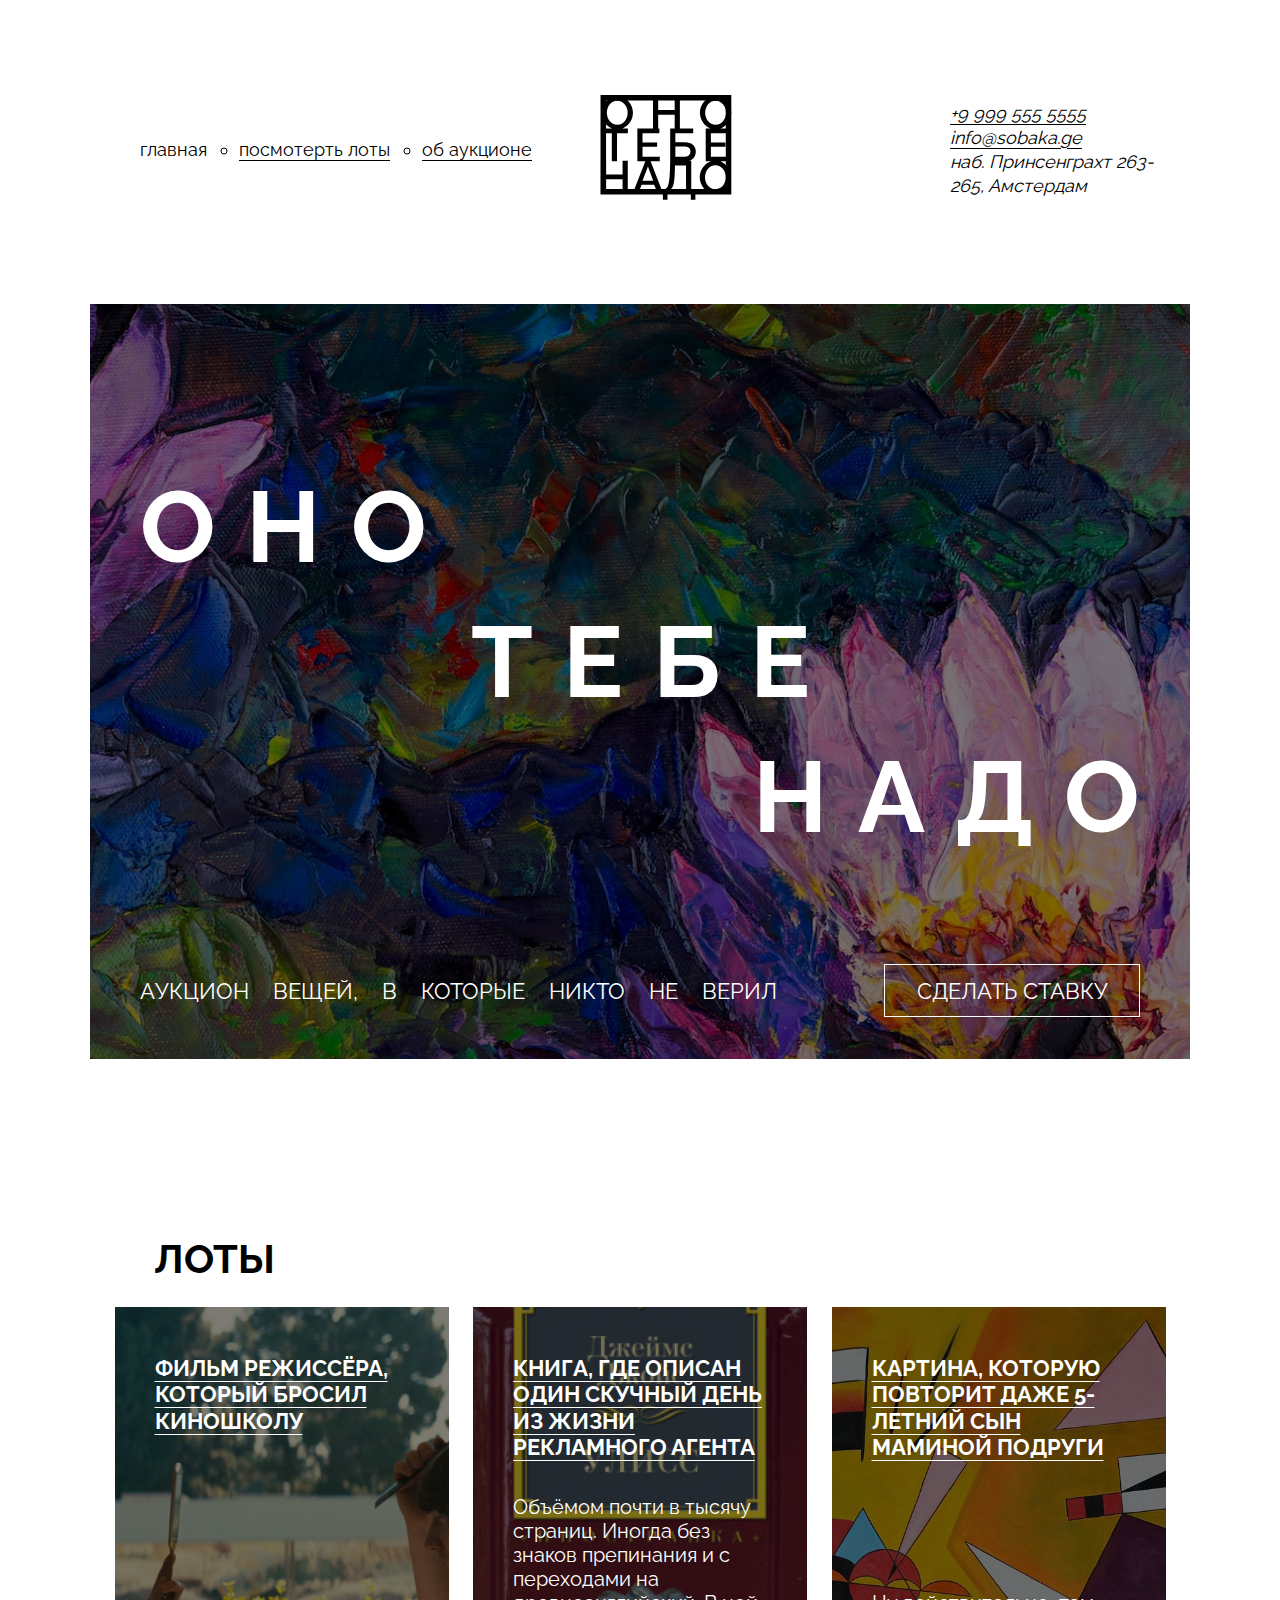
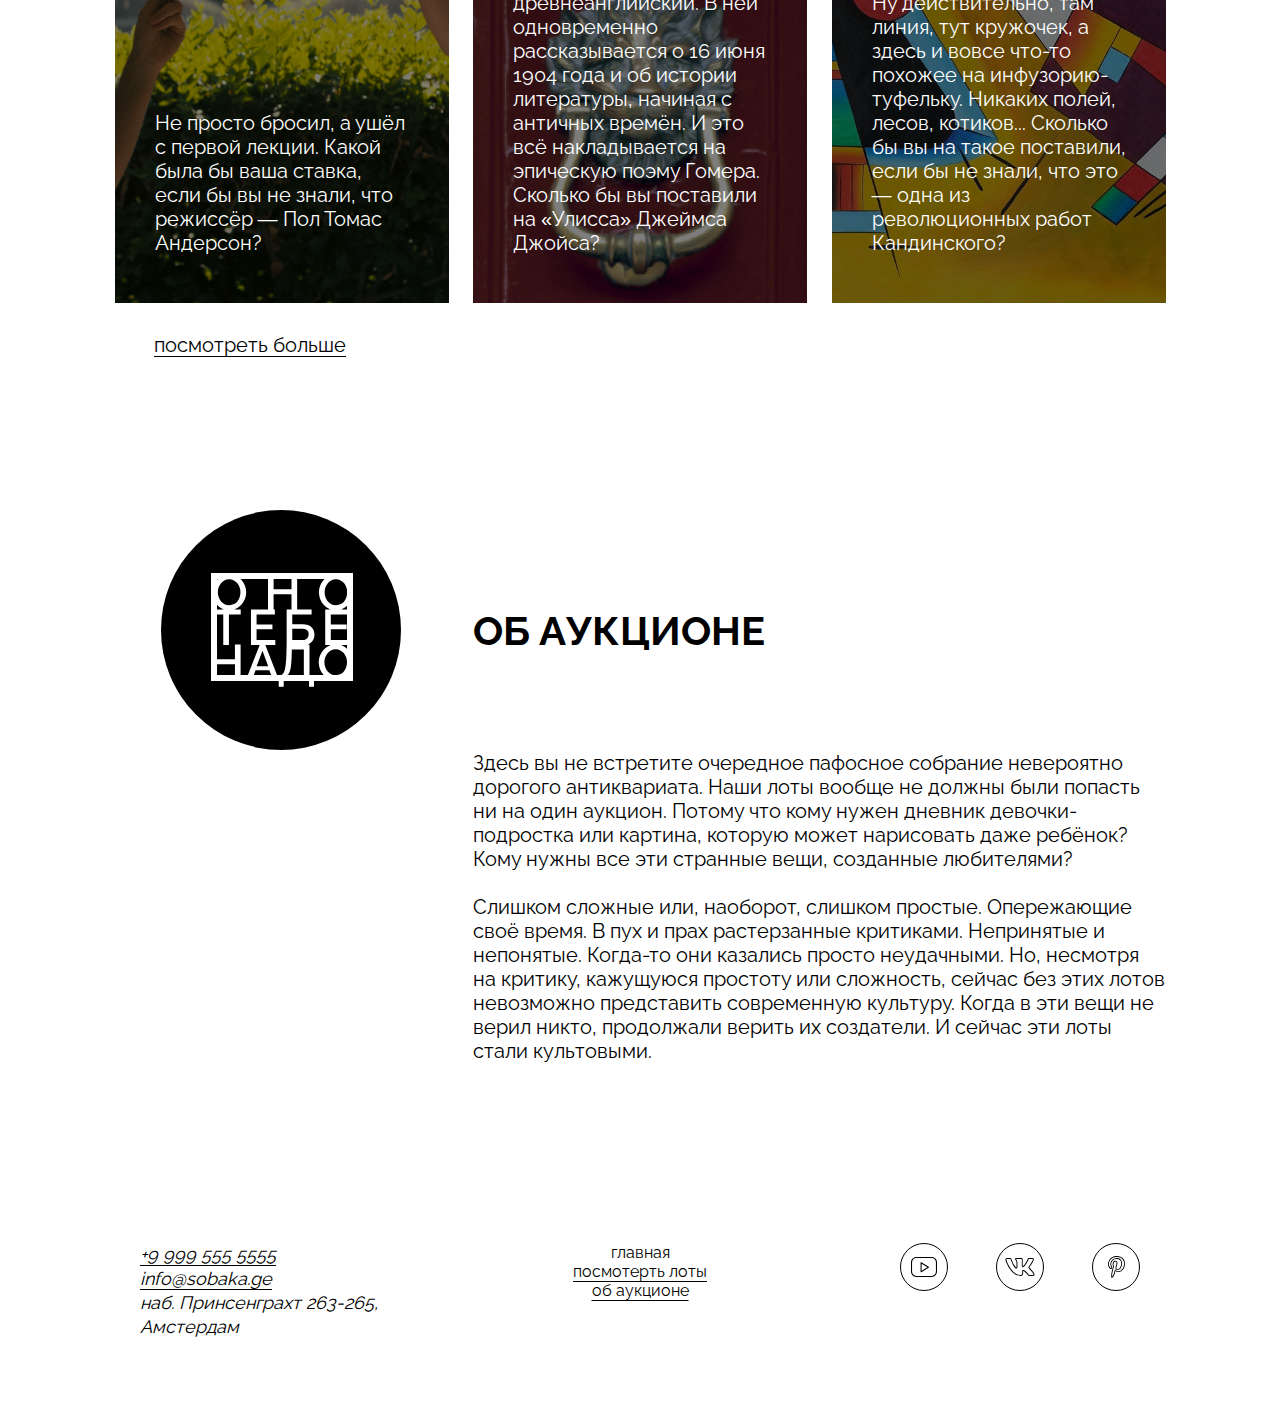
==== commit f24b2876: "final" ====
--- a/index.html
+++ b/index.html
@@ -37,18 +37,16 @@
           alt="logo-image"
         />
       </a>
-      <div class="adress header__address">
-        <adress class="adress header__address">
-          <a href="tel:+99995555555" class="underline-position"
-            >+9 999 555 5555</a
-          >
-          <a href="mailto:info@sobaka.ge" class="underline-position"
-            >info@sobaka.ge</a
-          >
-          <br />наб. Принсенграхт 263-<br />
-          265, Амстердам
-        </adress>
-      </div>
+      <address class="adress header__address">
+        <a href="tel:+99995555555" class="underline-position"
+          >+9 999 555 5555</a
+        >
+        <a href="mailto:info@sobaka.ge" class="underline-position"
+          >info@sobaka.ge</a
+        >
+        <br />наб. Принсенграхт 263-<br />
+        265, Амстердам
+      </address>
     </header>
     <main>
       <section class="cover">
@@ -155,17 +153,15 @@
       </section>
     </main>
     <footer class="footer">
-      <div class="adress footer__address">
-        <adress class="adress footer__address">
-          <a href="tel:+99995555555" class="underline-position"
-            >+9 999 555 5555</a
-          >
-          <a href="mailto:info@sobaka.ge" class="underline-position"
-            >info@sobaka.ge</a
-          >
-          <br />наб. Принсенграхт 263-265, Амстердам
-        </adress>
-      </div>
+      <address class="adress footer__address">
+        <a href="tel:+99995555555" class="underline-position"
+          >+9 999 555 5555</a
+        >
+        <a href="mailto:info@sobaka.ge" class="underline-position"
+          >info@sobaka.ge</a
+        >
+        <br />наб. Принсенграхт 263-265, Амстердам
+      </address>
       <nav class="footer__menu">
         <ul>
           <li class="footer__menu-list-item">
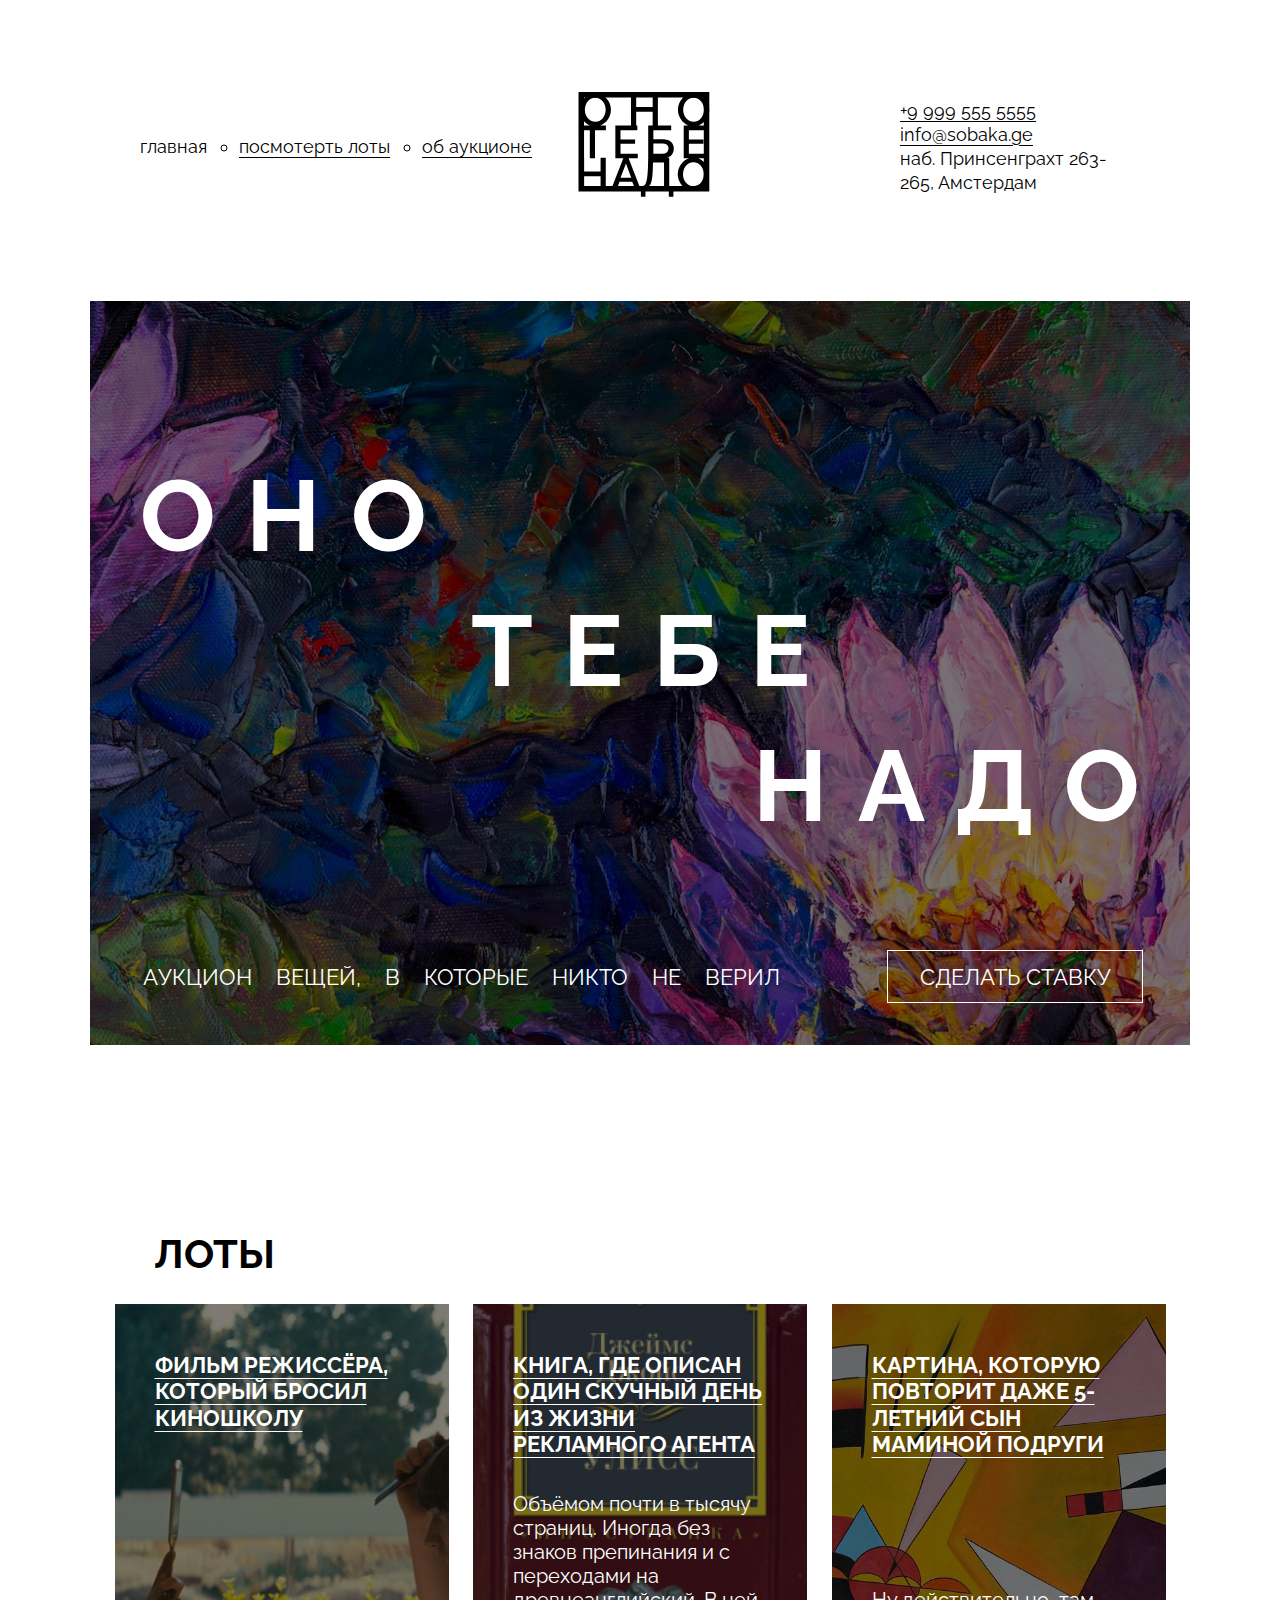
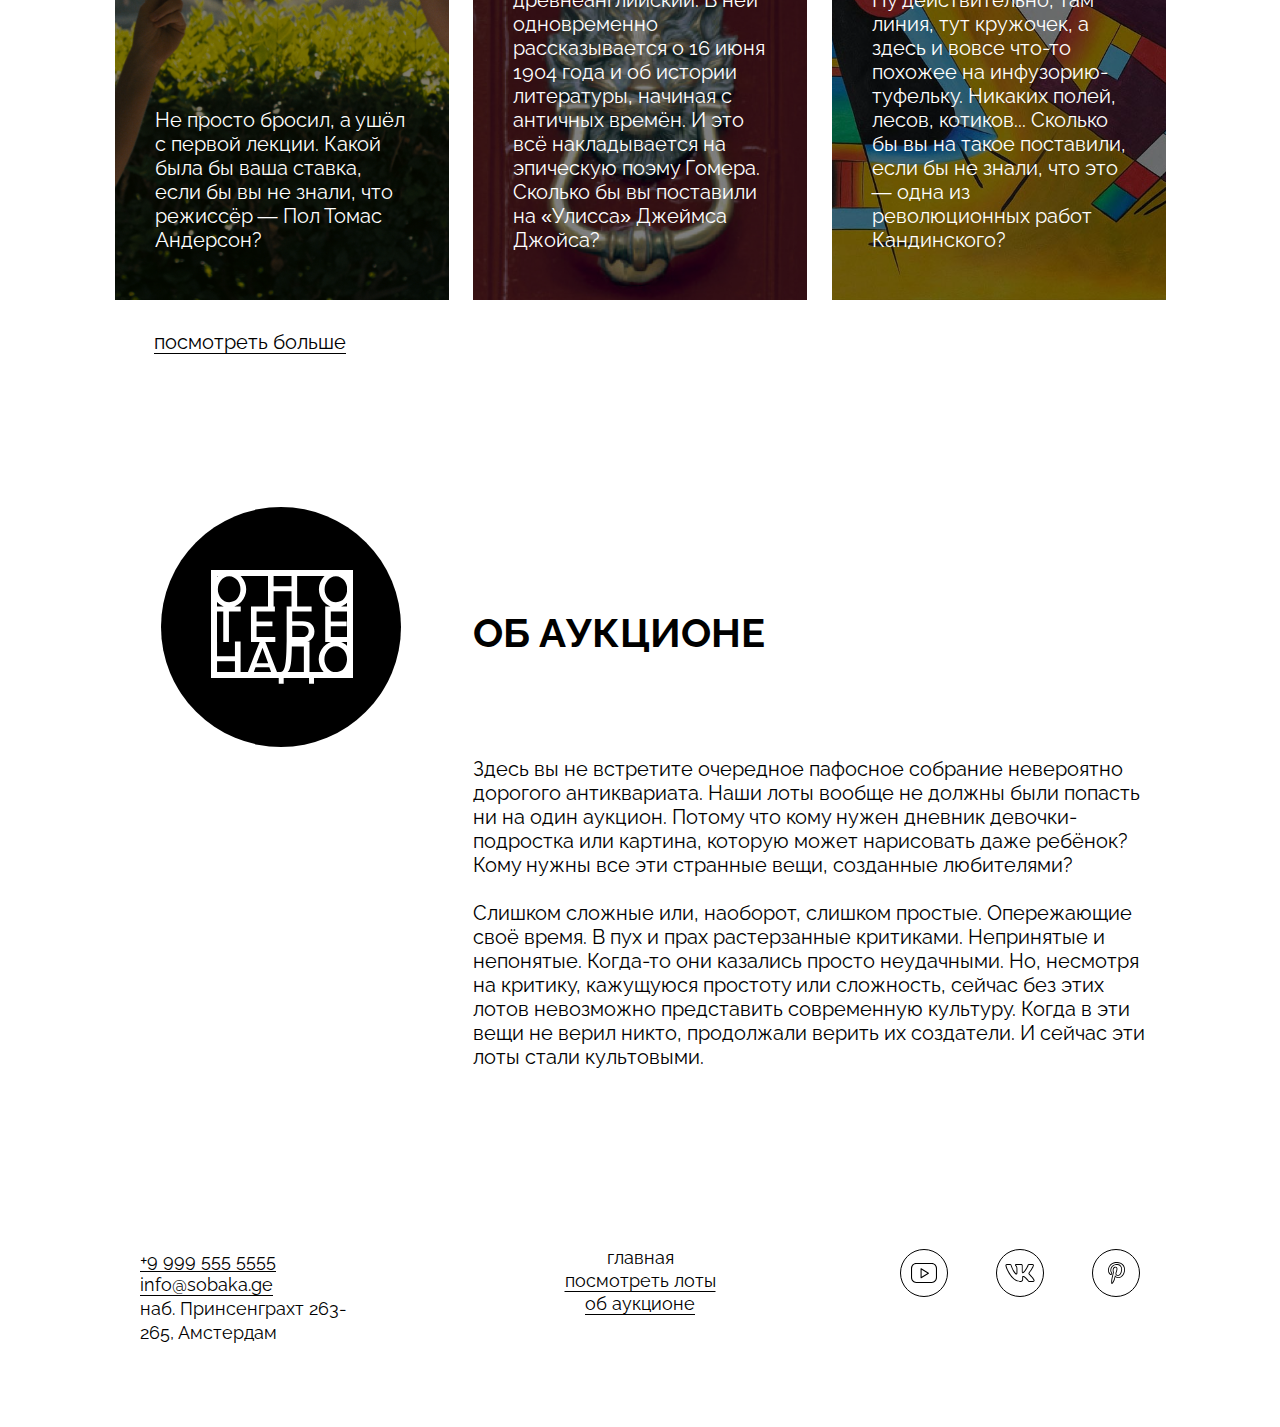
==== commit 13dec44a: "final-final" ====
--- a/index.html
+++ b/index.html
@@ -14,19 +14,13 @@
       <nav class="header__menu">
         <ul class="header__menu-list">
           <li class="header__links-list-item_no-bullit">
-            <a class="header__link" href="#0">главная</a>
+            <a class="header__link_active">главная</a>
           </li>
           <li>
-            <a class="header__link_active underline-position" href="#0"
-              >посмотерть лоты</a
-            >
+            <a class="underline-position" href="#0">посмотерть лоты</a>
           </li>
           <li>
-            <a
-              class="header__link_active underline-position last-child"
-              href="#0"
-              >об аукционе</a
-            >
+            <a class="underline-position" href="#0">об аукционе</a>
           </li>
         </ul>
       </nav>
@@ -37,7 +31,7 @@
           alt="logo-image"
         />
       </a>
-      <address class="adress header__address">
+      <address class="address header__address">
         <a href="tel:+99995555555" class="underline-position"
           >+9 999 555 5555</a
         >
@@ -60,7 +54,7 @@
           <p class="cover__description-text">
             Аукцион вещей, в которые никто не верил
           </p>
-          <button class="bet-button">Сделать ставку</button>
+          <button class="bet-button" type="button">Сделать ставку</button>
         </div>
       </section>
       <section class="lots">
@@ -70,9 +64,9 @@
             <a class="card-link" href="#0">
               <article class="card card_type_film">
                 <div class="overlay"></div>
-                <h4 class="card__title">
+                <h3 class="card__title">
                   Фильм режиссёра, который бросил киношколу
-                </h4>
+                </h3>
                 <p class="card__text">
                   Не просто бросил, а ушёл с первой лекции. Какой была бы ваша
                   ставка, если бы вы не знали, что режиссёр — Пол Томас
@@ -85,9 +79,9 @@
             <a class="card-link" href="#0">
               <article class="card card_type_book">
                 <div class="overlay"></div>
-                <h4 class="card__title">
+                <h3 class="card__title">
                   Книга, где описан один скучный день из жизни рекламного агента
-                </h4>
+                </h3>
                 <p class="card__text">
                   Объёмом почти в тысячу страниц. Иногда без знаков препинания и
                   с переходами на древнеанглийский. В ней одновременно
@@ -103,9 +97,9 @@
             <a class="card-link" href="#0">
               <article class="card card_type_picture">
                 <div class="overlay"></div>
-                <h4 class="card__title">
+                <h3 class="card__title">
                   Картина, которую повторит даже 5-летний сын маминой подруги
-                </h4>
+                </h3>
                 <p class="card__text">
                   Ну действительно, там линия, тут кружочек, а здесь и вовсе
                   что-то похожее на инфузорию-туфельку. Никаких полей, лесов,
@@ -131,29 +125,29 @@
         <div class="about__column">
           <h3 class="about__title">Об аукционе</h3>
           <div class="about__text">
-            <p class="about__first-paragraph">
-              Здесь вы не встретите очередное пафосное собрание невероятно<br />
-              дорогого антиквариата. Наши лоты вообще не должны были попасть<br />
-              ни на один аукцион. Потому что кому нужен дневник девочки-<br />подростка
-              или картина, которую может нарисовать даже ребёнок?<br />
+            <p>
+              Здесь вы не встретите очередное пафосное собрание невероятно
+              дорогого антиквариата. Наши лоты вообще не должны были попасть
+              ни на один аукцион. Потому что кому нужен дневник девочки-подростка
+              или картина, которую может нарисовать даже ребёнок?
               Кому нужны все эти странные вещи, созданные любителями?
             </p>
             <p>
-              Слишком сложные или, наоборот, слишком простые. Опережающие<br />
-              своё время. В пух и прах растерзанные критиками. Непринятые и<br />
+              Слишком сложные или, наоборот, слишком простые. Опережающие
+              своё время. В пух и прах растерзанные критиками. Непринятые и
               непонятые. Когда-то они казались просто неудачными. Но,
-              несмотря<br />
+              несмотря
               на критику, кажущуюся простоту или сложность, сейчас без этих
-              лотов<br />невозможно представить современную культуру. Когда в
-              эти вещи не <br />верил никто, продолжали верить их создатели. И
-              сейчас эти лоты <br />стали культовыми.
+              лотов невозможно представить современную культуру. Когда в
+              эти вещи не верил никто, продолжали верить их создатели. И
+              сейчас эти лоты стали культовыми.
             </p>
           </div>
         </div>
       </section>
     </main>
     <footer class="footer">
-      <address class="adress footer__address">
+      <address class="address footer__address">
         <a href="tel:+99995555555" class="underline-position"
           >+9 999 555 5555</a
         >
@@ -163,17 +157,17 @@
         <br />наб. Принсенграхт 263-265, Амстердам
       </address>
       <nav class="footer__menu">
-        <ul>
+        <ul class="footer__menu-list">
           <li class="footer__menu-list-item">
-            <a class="footer__menu-link" href="#0">главная</a>
+            <a class="footer__menu-link_active">главная</a>
           </li>
           <li class="footer__menu-list-item">
-            <a class="footer__menu-link_active underline-position" href="#0"
-              >посмотерть лоты
+            <a class="footer__menu-link underline-position" href="#0"
+              >посмотреть лоты
             </a>
           </li>
           <li class="footer__menu-list-item">
-            <a class="footer__menu-link_active underline-position" href="#0"
+            <a class="footer__menu-link underline-position" href="#0"
               >об аукционе
             </a>
           </li>
@@ -181,20 +175,20 @@
       </nav>
       <ul class="footer__social-list">
         <li class="footer__social-list-item">
-          <a class="footer__social-link yt" href="#0">
+          <a class="footer__social-link yt" href="#0" target="_blank">
             <div class="footer__social-icon">
               <img src="./images/yt.svg" alt="youtube-logo" />
             </div>
           </a>
         </li>
         <li class="footer__social-list-item">
-          <a class="footer__social-link vk" href="#0">
+          <a class="footer__social-link vk" href="#0" target="_blank">
             <div class="footer__social-icon">
               <img src="images/vk.svg" alt="vk-logo" /></div
           ></a>
         </li>
         <li class="footer__social-list-item">
-          <a class="footer__social-link pin" href="#0">
+          <a class="footer__social-link pin" href="#0" target="_blank">
             <div class="footer__social-icon">
               <img src="./images/pinterest.svg" alt="pinterest-logo" />
             </div>
--- a/styles/style.css
+++ b/styles/style.css
@@ -4,7 +4,7 @@
   align-items: center;
   font-weight: 400;
   font-size: 18px;
-  padding-top: 95px;
+  padding-top: 92px;
   padding-left: 50px;
   padding-bottom: 100px;
 }
@@ -19,24 +19,27 @@
 .header__links-list-item_no-bullit {
   list-style: none;
 }
-.header__link_active {
-  text-decoration: underline;
+.header__link_active{
+  text-decoration: none;
 }
 .header__logo {
   display: block;
+  margin-right: 45px;
 }
 .header__logo-image {
   width: 148px;
   height: 105px;
 }
-.adress {
+.address {
   font-weight: 400;
   font-size: 18px;
   line-height: 24px;
+  font-style: normal;
 }
 .header__address {
   max-width: 240px;
   justify-self: end;
+  margin-right: 50px;
 }
 .underline-position {
   text-underline-position: under;
@@ -63,7 +66,7 @@
   letter-spacing: 30px;
   text-transform: uppercase;
   z-index: 1;
-  padding-top: 155px;
+  padding-top: 147px;
 }
 .aligned-text {
   padding-left: 50px;
@@ -77,8 +80,8 @@
 .cover__description {
   display: flex;
   z-index: 1;
-  padding-left: 50px;
-  padding-top: 100px;
+  padding-left: 53px;
+  padding-top: 97px;
   padding-bottom: 42px;
   align-items: center;
   gap: 107px;
@@ -107,7 +110,7 @@
   border-width: 1px;
 }
 .lots {
-  padding-top: 180px;
+  padding-top: 189px;
 }
 .lots__heading {
   font-weight: 700;
@@ -115,7 +118,7 @@
   line-height: 100%;
   text-transform: uppercase;
   padding-left: 64px;
-  padding-bottom: 3px;
+  padding-bottom: 5px;
 }
 .lots__card-list {
   display: flex;
@@ -132,8 +135,7 @@
 .card {
   height: 100%;
 }
-.card-link,
-.header__link {
+.card-link {
   text-decoration: none;
 }
 .card {
@@ -181,11 +183,9 @@
   color: #ffffff;
 }
 .lots__look-more-link {
-  font-family: Raleway;
   font-weight: 400;
   font-size: 20px;
   line-height: 100%;
-  letter-spacing: 0%;
   display: block;
   padding-top: 32px;
   padding-left: 64px;
@@ -218,19 +218,18 @@
   font-weight: 700;
   font-size: 40px;
   line-height: 100%;
-  letter-spacing: 0%;
-  text-transform: uppercase;
-  margin-top: 136px;
-  padding-bottom: 100px;
+  text-transform: uppercase;
+  margin-top: 141px;
+  padding-bottom: 104px;
 }
 .about__text {
   font-weight: 400;
   font-size: 20px;
   line-height: 24px;
-  letter-spacing: 0%;
-}
-.about__first-paragraph {
-  padding-bottom: 24px;
+  display: flex;
+  flex-direction: column;
+  gap: 24px;
+  padding-right: 27px;
 }
 .footer {
   display: grid;
@@ -245,12 +244,21 @@
   max-width: 240px;
   justify-self: start;
 }
+.footer__menu-list{
+font-weight: 400;
+font-size: 18px;
+line-height: 100%;
+text-align: center;
+display: flex;
+flex-direction: column;
+gap: 5px;
+}
 .footer__menu-list-item {
   list-style: none;
   justify-self: center;
   text-underline-position: auto;
 }
-.footer__menu-link {
+.footer__menu-link_active {
   text-decoration: none;
 }
 .footer__social-list-item {
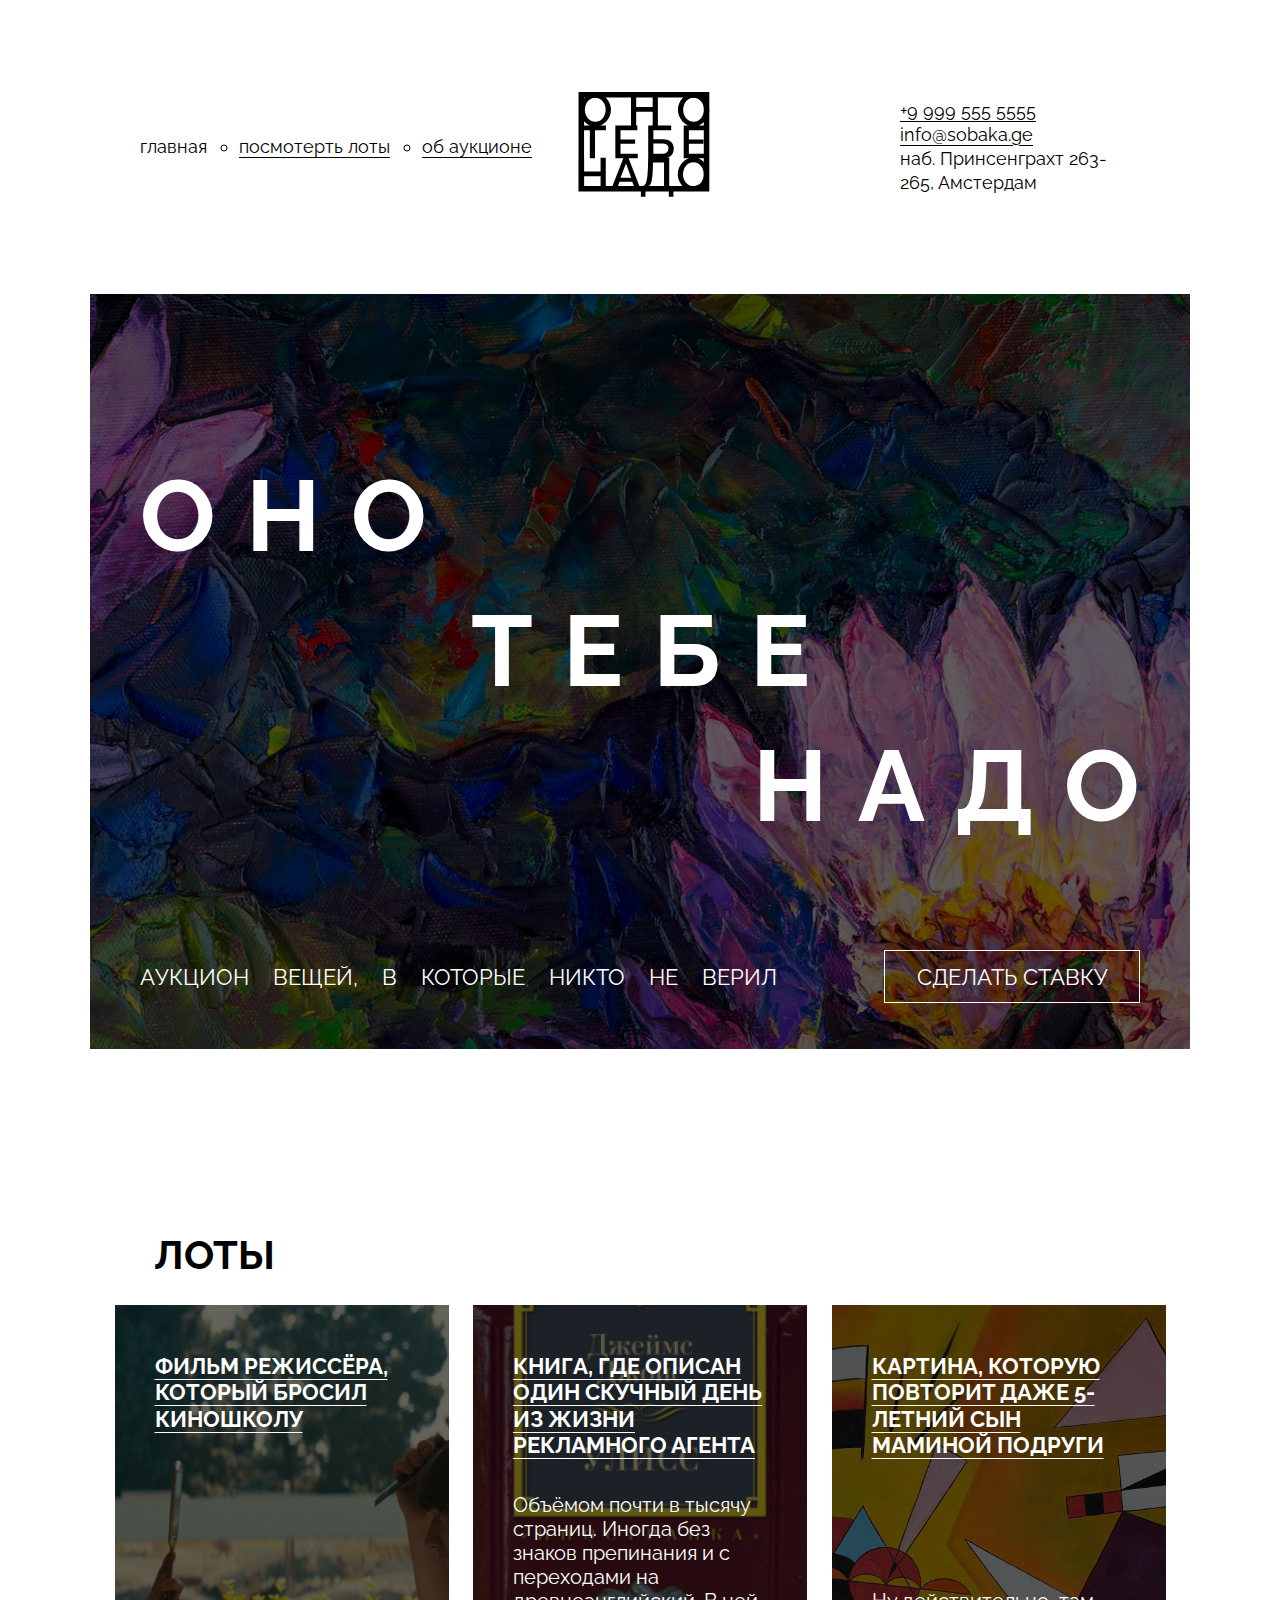
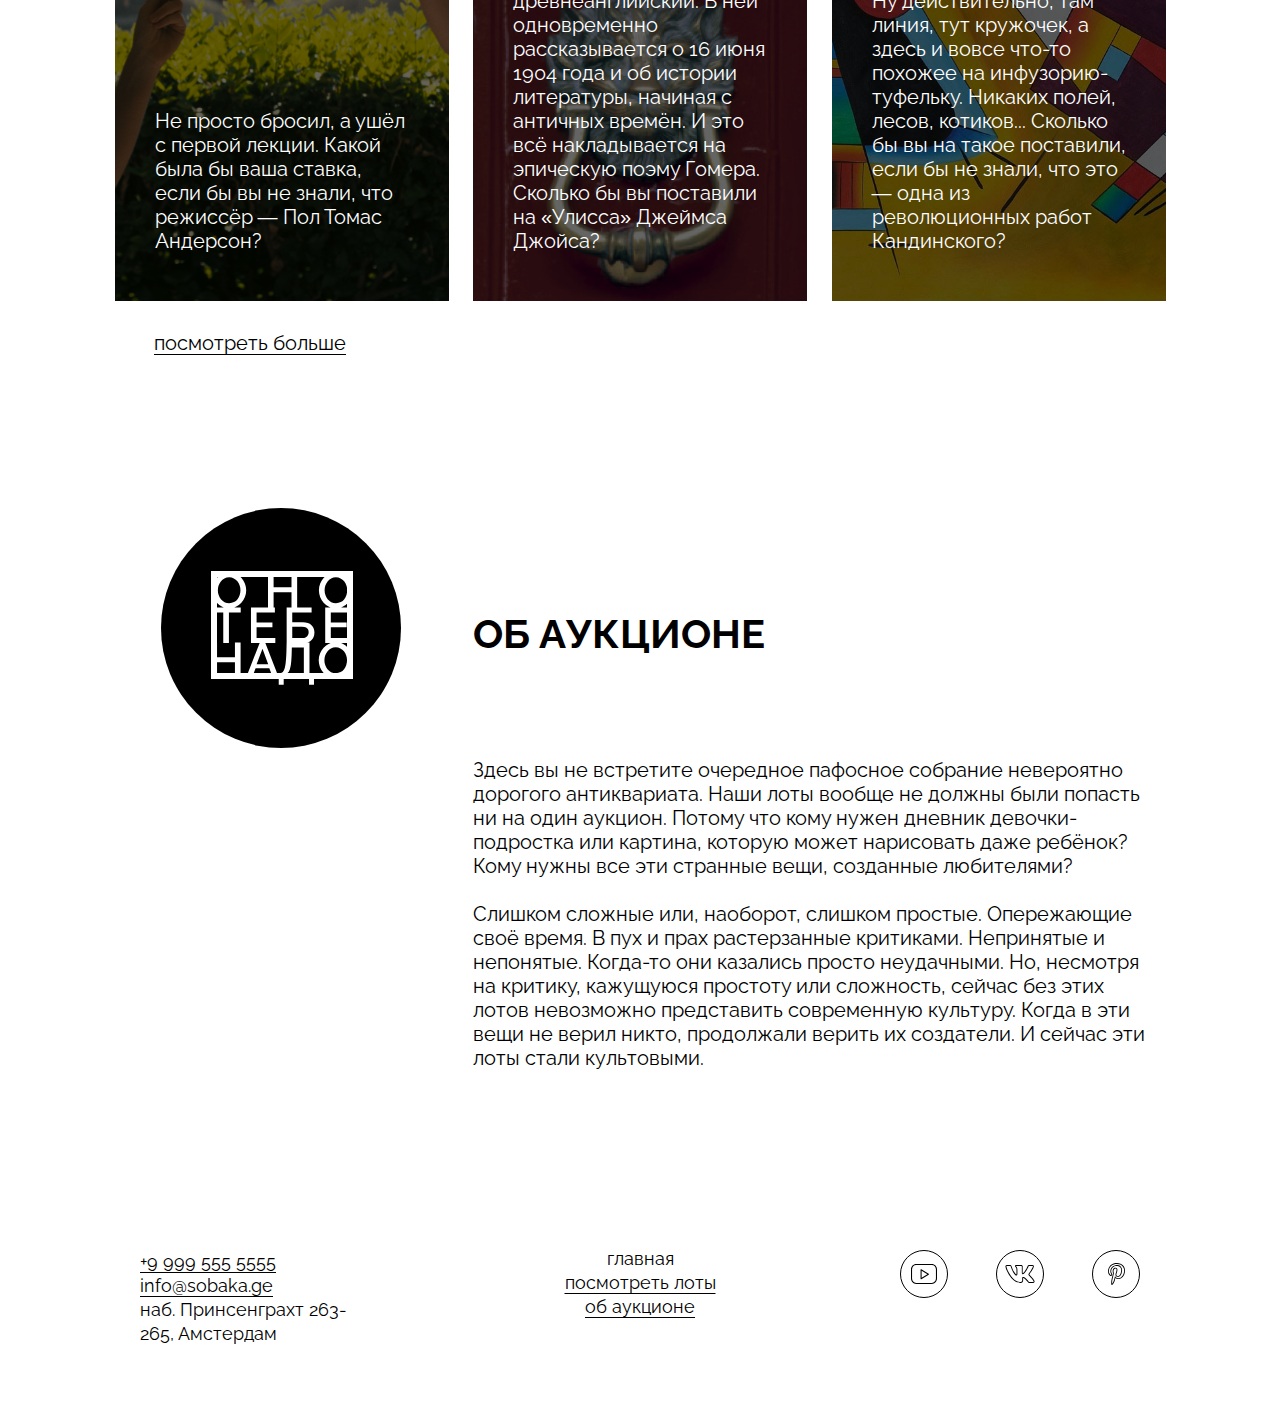
==== commit 05c2cac3: "chek" ====
--- a/index.html
+++ b/index.html
@@ -14,13 +14,13 @@
       <nav class="header__menu">
         <ul class="header__menu-list">
           <li class="header__links-list-item_no-bullit">
-            <a class="header__link_active">главная</a>
+            <a class="header__link header__link_active">главная</a>
           </li>
           <li>
-            <a class="underline-position" href="#0">посмотерть лоты</a>
+            <a class="header__link underline-position" href="#0">посмотерть лоты</a>
           </li>
           <li>
-            <a class="underline-position" href="#0">об аукционе</a>
+            <a class="header__link underline-position" href="#0">об аукционе</a>
           </li>
         </ul>
       </nav>
@@ -159,7 +159,7 @@
       <nav class="footer__menu">
         <ul class="footer__menu-list">
           <li class="footer__menu-list-item">
-            <a class="footer__menu-link_active">главная</a>
+            <a class="footer__menu-link footer__menu-link_active">главная</a>
           </li>
           <li class="footer__menu-list-item">
             <a class="footer__menu-link underline-position" href="#0"
--- a/styles/style.css
+++ b/styles/style.css
@@ -6,20 +6,22 @@
   font-size: 18px;
   padding-top: 92px;
   padding-left: 50px;
-  padding-bottom: 100px;
+  padding-bottom: 93px;
 }
 .header__menu-list {
   display: flex;
   list-style: circle;
   gap: 32px;
-  font-weight: 400;
-  font-size: 18px;
 }
 
 .header__links-list-item_no-bullit {
   list-style: none;
 }
-.header__link_active{
+.header__link{
+  font-weight: 400;
+  font-size: 18px;
+}
+.header__link_active {
   text-decoration: none;
 }
 .header__logo {
@@ -53,7 +55,7 @@
 }
 .overlay {
   position: absolute;
-  background-color: rgb(0 0 0 / 0.5);
+  background-color: rgb(0 0 0 / 0.6);
   inset: 0;
   z-index: 0;
 }
@@ -66,7 +68,7 @@
   letter-spacing: 30px;
   text-transform: uppercase;
   z-index: 1;
-  padding-top: 147px;
+  padding-top: 154px;
 }
 .aligned-text {
   padding-left: 50px;
@@ -80,9 +82,9 @@
 .cover__description {
   display: flex;
   z-index: 1;
-  padding-left: 53px;
+  padding-left: 50px;
   padding-top: 97px;
-  padding-bottom: 42px;
+  padding-bottom: 46px;
   align-items: center;
   gap: 107px;
 }
@@ -110,7 +112,7 @@
   border-width: 1px;
 }
 .lots {
-  padding-top: 189px;
+  padding-top: 186px;
 }
 .lots__heading {
   font-weight: 700;
@@ -144,21 +146,17 @@
   justify-content: space-between;
   padding: 48px 40px;
   position: relative;
+  background-size: cover;
+  background-position: center;
 }
 .card_type_film {
   background-image: url(../images/card-lot-01.jpg);
-  background-size: cover;
-  background-position: center;
 }
 .card_type_book {
   background-image: url(../images/card-lot-02.jpg);
-  background-size: cover;
-  background-position: center;
 }
 .card_type_picture {
   background-image: url(../images/card-lot-03.jpg);
-  background-size: cover;
-  background-position: center;
 }
 .card__title,
 .card__text {
@@ -244,19 +242,21 @@
   max-width: 240px;
   justify-self: start;
 }
-.footer__menu-list{
-font-weight: 400;
-font-size: 18px;
-line-height: 100%;
-text-align: center;
-display: flex;
-flex-direction: column;
-gap: 5px;
+.footer__menu-list {
+  text-align: center;
+  display: flex;
+  flex-direction: column;
+  gap: 5px;
 }
 .footer__menu-list-item {
   list-style: none;
   justify-self: center;
   text-underline-position: auto;
+}
+.footer__menu-link{
+  font-weight: 400;
+  font-size: 18px;
+  line-height: 100%;
 }
 .footer__menu-link_active {
   text-decoration: none;
